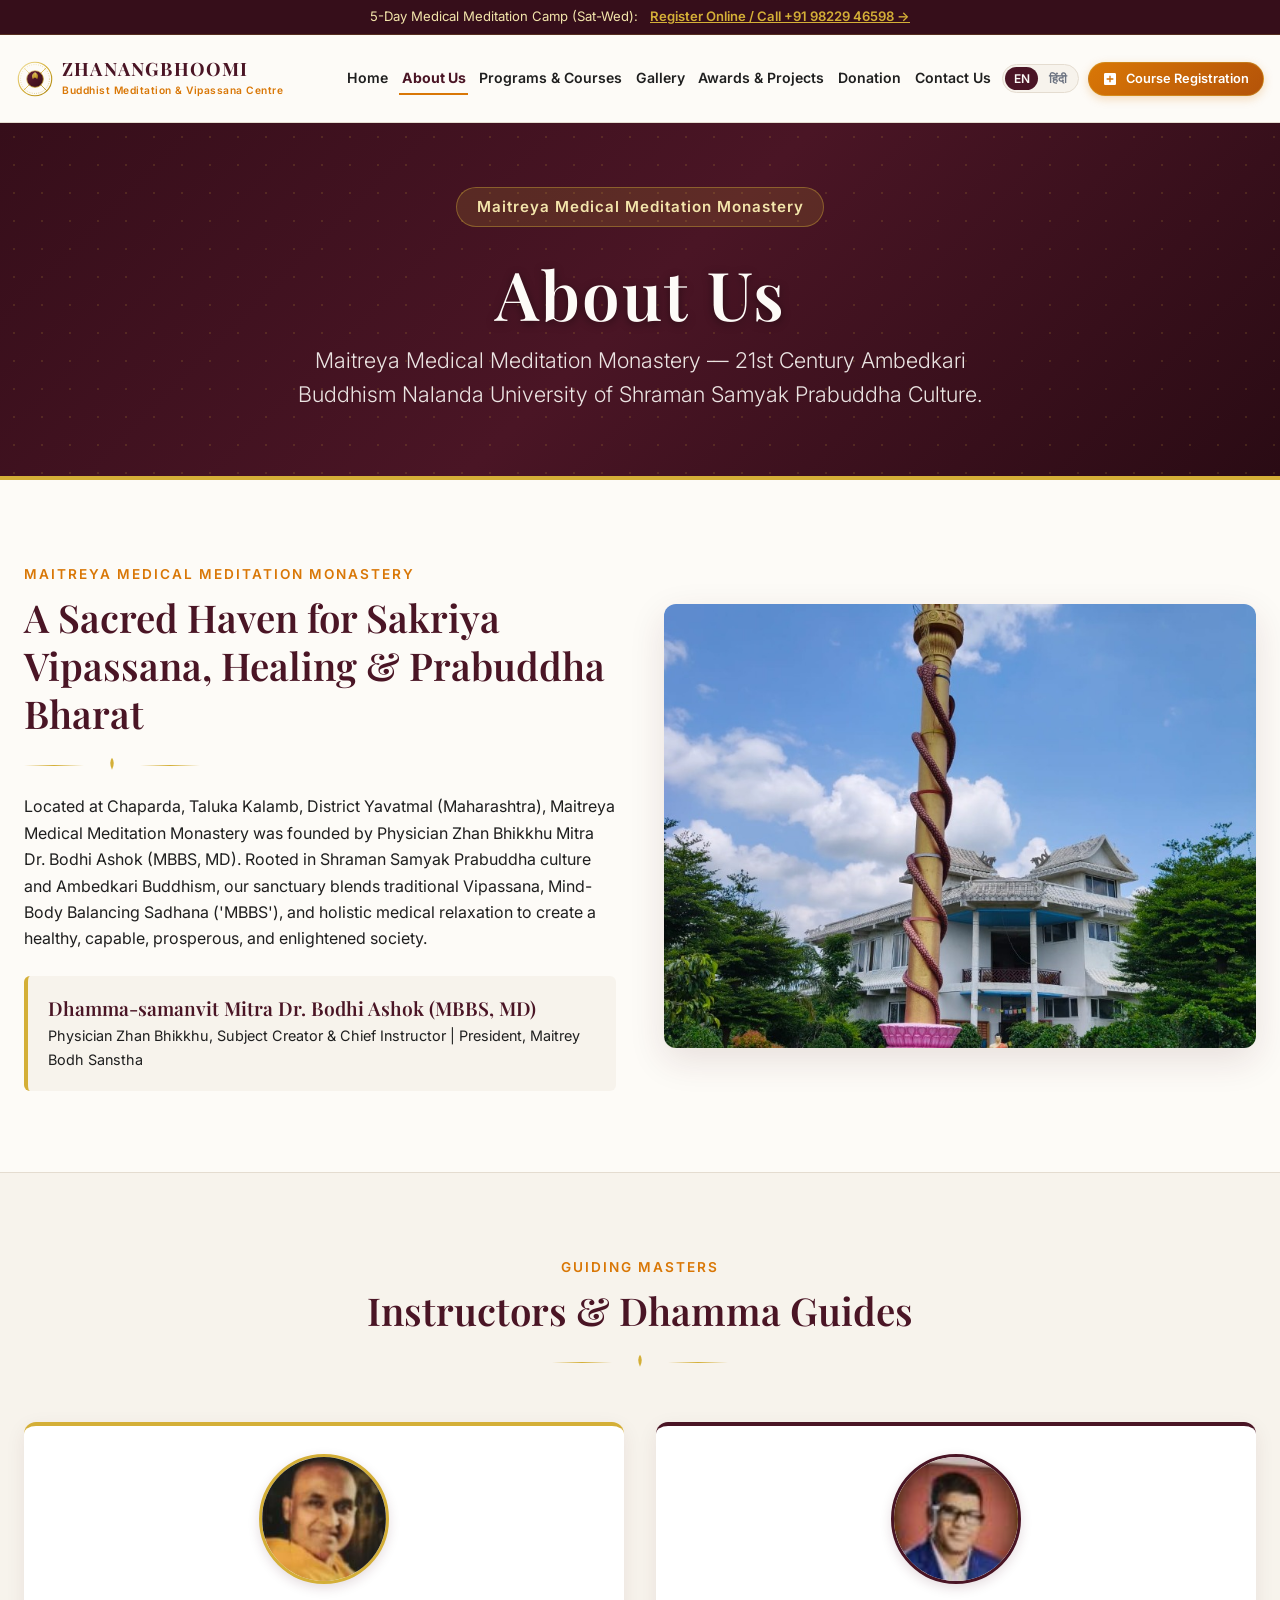
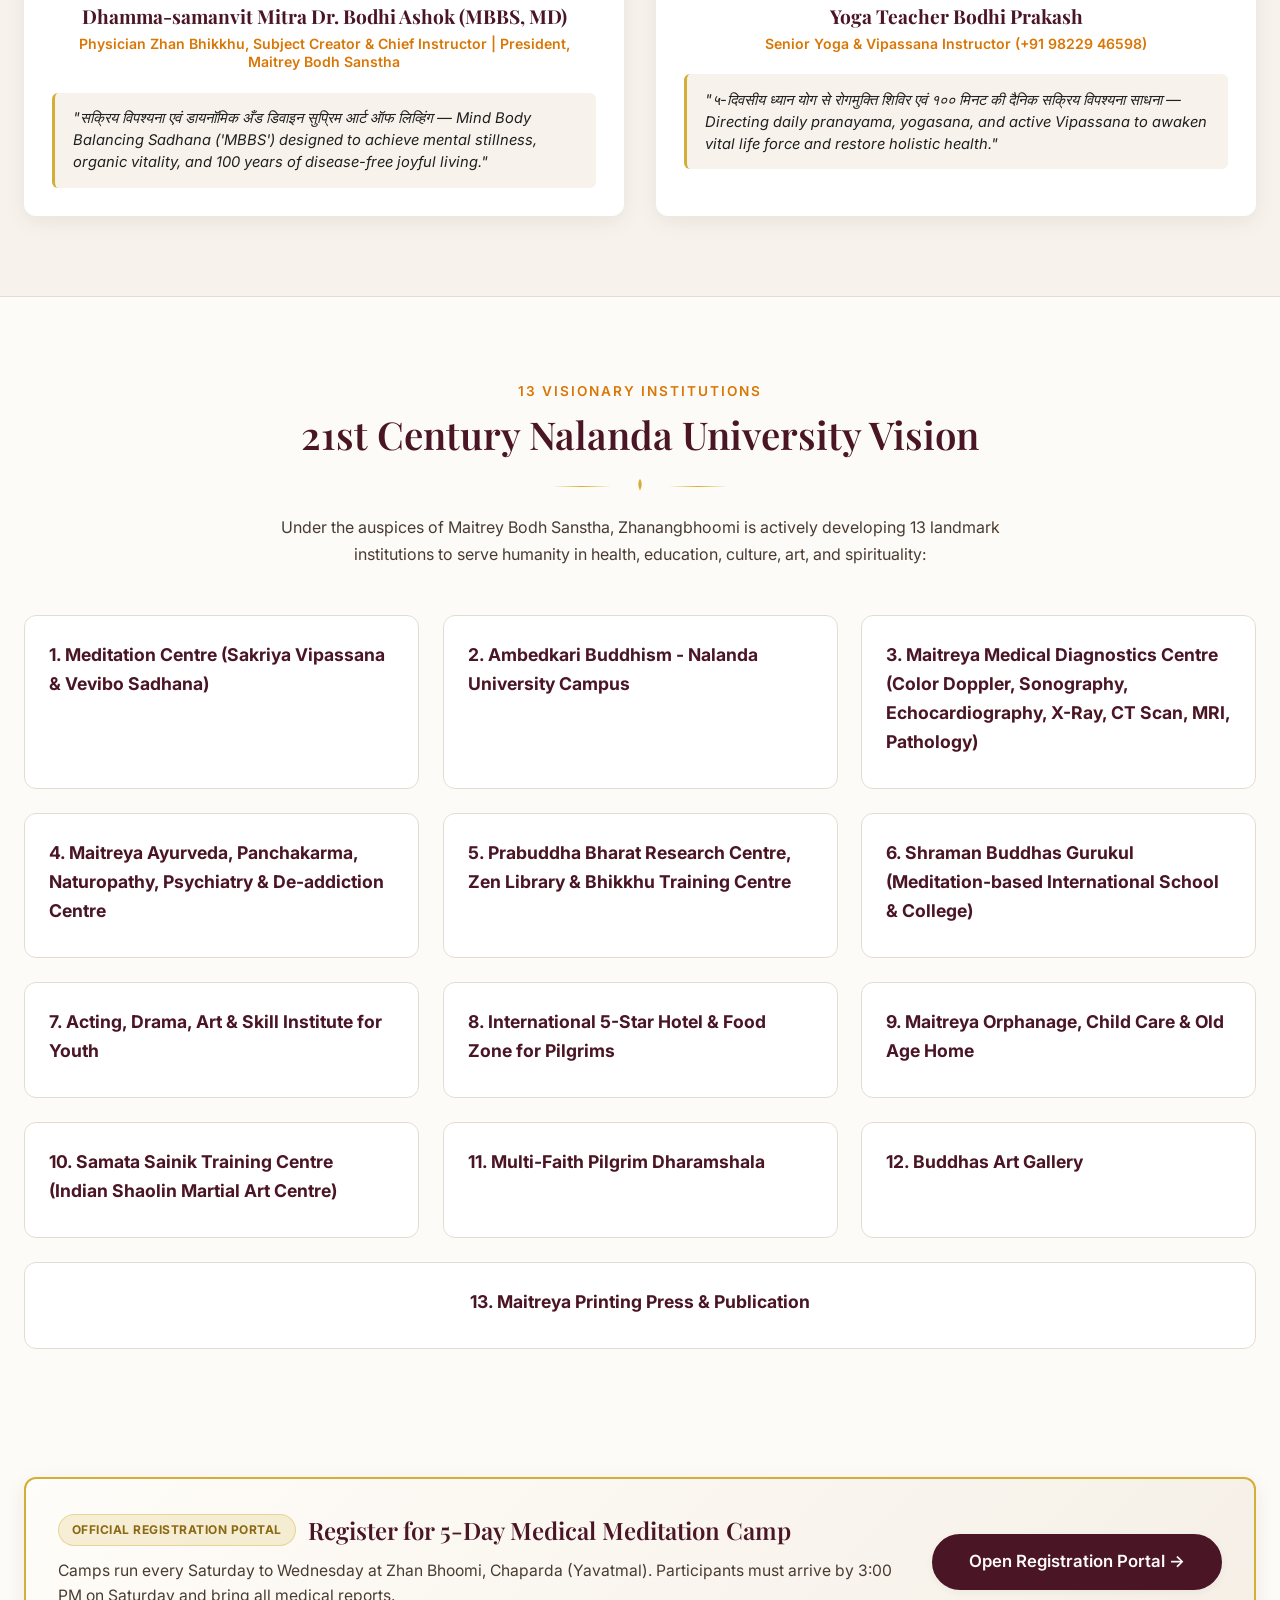
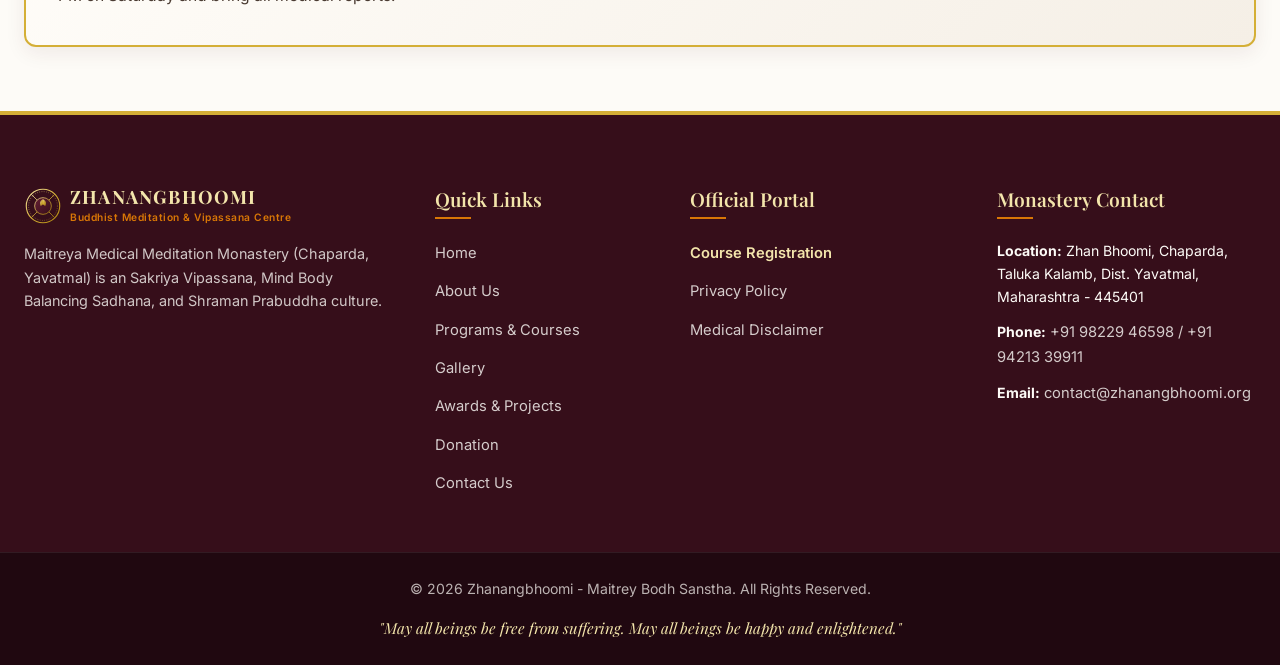
==== about.html @ bb073529 "Initial commit" ====
<!DOCTYPE html>
<html lang="en">
<head>
  <meta charset="UTF-8">
  <meta name="viewport" content="width=device-width, initial-scale=1.0">
  <title>About Us | Zhanangbhoomi Buddhist Meditation &amp; Vipassana Centre</title>

  <!-- SEO Meta Tags -->
  <meta name="description" content="Learn about Zhanangbhoomi Buddhist Meditation Centre, Maitreya Medical Meditation Monastery, Dr. Bodhi Ashok (MBBS, MD), 13 Vision Projects, and 21st Century Nalanda University.">
  <meta name="keywords" content="About Zhanangbhoomi, Buddhist Monastery, Vipassana Centre, Maitreya Monastery, Dr Bodhi Ashok, 13 Vision Projects, Ambedkari Buddhism Nalanda University">
  <link rel="canonical" href="https://zhanangbhoomi.org/about.html">

  <link rel="stylesheet" href="assets/css/style.css">
  <link rel="stylesheet" href="assets/css/animation.css">
  <link rel="icon" type="image/svg+xml" href="assets/images/logo/logo-mark.svg">
</head>
<body>

  <!-- Top Notice Bar -->
  <div class="top-notice-bar">
    <div class="container">
      <span data-i18n="top_notice">5-Day Medical Meditation Camp (Sat-Wed):</span>
      <a href="https://course.zhanangbhoomi.org" target="_blank" rel="noopener noreferrer" class="js-portal-url" data-i18n="top_notice_link">Register Online / Call +91 98229 46598 &rarr;</a>
    </div>
  </div>

  <!-- Header -->
  <header class="site-header">
    <div class="container">
      <div class="header-inner">
        <a href="index.html" class="brand-logo">
          <img src="assets/images/logo/logo-mark.svg" alt="Zhanangbhoomi Emblem" class="logo-icon-svg">
          <div class="brand-text-group">
            <span class="brand-name" data-i18n="hero_title">ZHANANGBHOOMI</span>
            <span class="brand-subtitle" data-i18n="site_subtitle">Buddhist Meditation &amp; Vipassana Centre</span>
          </div>
        </a>

        <button type="button" class="mobile-nav-toggle" aria-label="Toggle Navigation Menu" aria-expanded="false">
          <span class="hamburger-line line-1"></span>
          <span class="hamburger-line line-2"></span>
          <span class="hamburger-line line-3"></span>
        </button>

        <div class="nav-menu-wrapper">
          <nav aria-label="Main Navigation">
            <ul class="nav-list">
              <li><a href="index.html" class="nav-link" data-i18n="nav_home">Home</a></li>
              <li><a href="about.html" class="nav-link active" data-i18n="nav_about">About Us</a></li>
              <li><a href="programs.html" class="nav-link" data-i18n="nav_programs">Programs</a></li>
              <li><a href="gallery.html" class="nav-link" data-i18n="nav_gallery">Gallery</a></li>
              <li><a href="awards.html" class="nav-link" data-i18n="nav_awards">Awards &amp; Projects</a></li>
              <li><a href="donation.html" class="nav-link" data-i18n="nav_donation">Donation</a></li>
              <li><a href="contact.html" class="nav-link" data-i18n="nav_contact">Contact</a></li>
            </ul>
          </nav>

          <div class="lang-selector" role="group" aria-label="Language Selector">
            <button type="button" class="lang-btn active" data-lang="en">EN</button>
            <button type="button" class="lang-btn" data-lang="hi">हिंदी</button>
          </div>

          <div class="header-actions">
            <a href="https://course.zhanangbhoomi.org" target="_blank" rel="noopener noreferrer" class="btn-registration-portal js-portal-url">
              <svg class="portal-icon" viewBox="0 0 24 24"><path d="M19 3H5c-1.1 0-2 .9-2 2v14c0 1.1.9 2 2 2h14c1.1 0 2-.9 2-2V5c0-1.1-.9-2-2-2zm-2 10h-4v4h-2v-4H7v-2h4V7h2v4h4v2z"/></svg>
              <span data-i18n="nav_register_btn">Course Registration</span>
            </a>
          </div>
        </div>
      </div>
    </div>
  </header>
  <div class="nav-backdrop"></div>

  <!-- Page Banner -->
  <section class="hero-section" style="padding: 4rem 0;">
    <div class="hero-bg-pattern"></div>
    <div class="container text-center reveal">
      <div class="hero-subtitle-pill" data-i18n="monastery_title">MAITREYA MEDICAL MEDITATION MONASTERY</div>
      <h1 class="hero-title" data-i18n="nav_about">About Zhanangbhoomi</h1>
      <p class="hero-tagline" style="margin-bottom: 0;" data-i18n="hero_tagline">
        Maitreya Medical Meditation Monastery — 21st Century Ambedkari Buddhism Nalanda University of Shraman Samyak Prabuddha Culture.
      </p>
    </div>
  </section>

  <!-- Main Content -->
  <main id="main-content">
    
    <!-- Founder & Vision Section -->
    <section class="section-padding">
      <div class="container">
        <div class="grid-2" style="display: grid; grid-template-columns: repeat(auto-fit, minmax(320px, 1fr)); gap: 3rem; align-items: center;">
          <div class="reveal">
            <span class="section-subtitle" data-i18n="welcome_subtitle">MAITREYA MEDICAL MEDITATION MONASTERY</span>
            <h2 class="section-title" data-i18n="welcome_title">A Sacred Haven for Sakriya Vipassana, Healing &amp; Prabuddha Bharat</h2>
            <div class="divider-lotus" style="justify-content: flex-start;">
              <svg class="lotus-icon-small" viewBox="0 0 100 100">
                <path d="M50 20 Q65 40 50 70 Q35 40 50 20 Z" fill="#D4AF37"/>
              </svg>
            </div>
            <p data-i18n="welcome_text">
              Located at Chaparda, Taluka Kalamb, District Yavatmal (Maharashtra), Maitreya Medical Meditation Monastery was founded by Physician Zhan Bhikkhu Mitra Dr. Bodhi Ashok (MBBS, MD). Rooted in Shraman Samyak Prabuddha culture and Ambedkari Buddhism, our sanctuary blends traditional Vipassana, Mind-Body Balancing Sadhana ('MBBS'), and holistic medical relaxation to create a healthy, capable, prosperous, and enlightened society.
            </p>
            <div style="margin-top: 1.5rem; background: var(--color-cream-alt); padding: 1.25rem; border-left: 4px solid var(--color-gold); border-radius: var(--border-radius-sm);">
              <h4 style="margin-bottom: 0.25rem; color: var(--color-burgundy);" data-i18n="founder_title">Dhamma-samanvit Mitra Dr. Bodhi Ashok (MBBS, MD)</h4>
              <p style="font-size: 0.9rem; margin-bottom: 0; color: var(--color-earth-dark);" data-i18n="founder_role">Physician Zhan Bhikkhu, Subject Creator &amp; Chief Instructor | President, Maitrey Bodh Sanstha</p>
            </div>
          </div>
          <div class="reveal delay-100">
            <img src="assets/images/gallery/monastery-pillar.jpg" alt="Maitreya Meditation Monastery Building and Ashoka Stambha" style="border-radius: var(--border-radius-md); box-shadow: var(--shadow-lg); width: 100%; object-fit: cover; aspect-ratio: 4/3;" loading="lazy">
          </div>
        </div>
      </div>
    </section>

    <!-- Instructors & Mentors Section -->
    <section class="section-padding bg-alt">
      <div class="container">
        <div class="section-header reveal">
          <span class="section-subtitle">GUIDING MASTERS</span>
          <h2 class="section-title">Instructors &amp; Dhamma Guides</h2>
          <div class="divider-lotus">
            <svg class="lotus-icon-small" viewBox="0 0 100 100">
              <path d="M50 20 Q65 40 50 70 Q35 40 50 20 Z" fill="#D4AF37"/>
            </svg>
          </div>
        </div>

        <div class="grid-2" style="display: grid; grid-template-columns: repeat(auto-fit, minmax(320px, 1fr)); gap: 2rem;">
          <div class="teacher-card reveal delay-100">
            <div class="teacher-img-wrapper">
              <img src="assets/images/instructors/dr-bodhi-ashok.jpg" alt="Dhamma-samanvit Mitra Dr. Bodhi Ashok (MBBS, MD)" class="teacher-img" loading="lazy">
            </div>
            <h3 class="teacher-name" data-i18n="founder_title">Dhamma-samanvit Mitra Dr. Bodhi Ashok (MBBS, MD)</h3>
            <div class="teacher-role" data-i18n="founder_role">Physician Zhan Bhikkhu, Subject Creator &amp; Chief Instructor | President, Maitrey Bodh Sanstha</div>
            <div class="teacher-thoughts">
              "सक्रिय विपश्यना एवं डायनॉमिक अँड डिवाइन सुप्रिम आर्ट ऑफ लिव्हिंग — Mind Body Balancing Sadhana ('MBBS') designed to achieve mental stillness, organic vitality, and 100 years of disease-free joyful living."
            </div>
          </div>

          <div class="teacher-card reveal delay-200" style="border-top-color: var(--color-burgundy);">
            <div class="teacher-img-wrapper" style="border-color: var(--color-burgundy);">
              <img src="assets/images/instructors/bodhi-prakash.jpg" alt="Yoga Teacher Bodhi Prakash" class="teacher-img" loading="lazy">
            </div>
            <h3 class="teacher-name" data-i18n="instructor_title">Yoga Teacher Bodhi Prakash</h3>
            <div class="teacher-role" data-i18n="instructor_role">Senior Yoga &amp; Vipassana Instructor (+91 98229 46598 / +91 94213 39911)</div>
            <div class="teacher-thoughts">
              "५-दिवसीय ध्यान योग से रोगमुक्ति शिविर एवं १०० मिनट की दैनिक सक्रिय विपश्यना साधना — Directing daily pranayama, yogasana, and active Vipassana to awaken vital life force and restore holistic health."
            </div>
          </div>
        </div>
      </div>
    </section>

    <!-- 13 Vision Projects Section -->
    <section class="section-padding">
      <div class="container">
        <div class="section-header reveal">
          <span class="section-subtitle" data-i18n="projects_subtitle">13 VISIONARY INSTITUTIONS</span>
          <h2 class="section-title" data-i18n="projects_title">21st Century Nalanda University Vision</h2>
          <div class="divider-lotus">
            <svg class="lotus-icon-small" viewBox="0 0 100 100">
              <path d="M50 20 Q65 40 50 70 Q35 40 50 20 Z" fill="#D4AF37"/>
            </svg>
          </div>
          <p style="max-width: 800px; margin: 0 auto; color: var(--color-earth);">
            Under the auspices of Maitrey Bodh Sanstha, Zhanangbhoomi is actively developing 13 landmark institutions to serve humanity in health, education, culture, art, and spirituality:
          </p>
        </div>

        <div class="grid-3" style="display: grid; grid-template-columns: repeat(auto-fit, minmax(300px, 1fr)); gap: 1.5rem;">
          <div class="feature-card reveal delay-100" style="padding: 1.5rem; text-align: left;">
            <div style="color: var(--color-burgundy); font-weight: 700; font-size: 1.1rem; margin-bottom: 0.5rem;" data-i18n="p1">1. Meditation Centre (Sakriya Vipassana &amp; Vevibo Sadhana)</div>
          </div>
          <div class="feature-card reveal delay-100" style="padding: 1.5rem; text-align: left;">
            <div style="color: var(--color-burgundy); font-weight: 700; font-size: 1.1rem; margin-bottom: 0.5rem;" data-i18n="p2">2. Ambedkari Buddhism - Nalanda University Campus</div>
          </div>
          <div class="feature-card reveal delay-100" style="padding: 1.5rem; text-align: left;">
            <div style="color: var(--color-burgundy); font-weight: 700; font-size: 1.1rem; margin-bottom: 0.5rem;" data-i18n="p3">3. Maitreya Medical Diagnostics Centre (Doppler, CT, MRI)</div>
          </div>
          <div class="feature-card reveal delay-200" style="padding: 1.5rem; text-align: left;">
            <div style="color: var(--color-burgundy); font-weight: 700; font-size: 1.1rem; margin-bottom: 0.5rem;" data-i18n="p4">4. Maitreya Ayurveda, Panchakarma &amp; De-addiction Centre</div>
          </div>
          <div class="feature-card reveal delay-200" style="padding: 1.5rem; text-align: left;">
            <div style="color: var(--color-burgundy); font-weight: 700; font-size: 1.1rem; margin-bottom: 0.5rem;" data-i18n="p5">5. Prabuddha Bharat Research Centre &amp; Zen Library</div>
          </div>
          <div class="feature-card reveal delay-200" style="padding: 1.5rem; text-align: left;">
            <div style="color: var(--color-burgundy); font-weight: 700; font-size: 1.1rem; margin-bottom: 0.5rem;" data-i18n="p6">6. Shraman Buddhas Gurukul (International School)</div>
          </div>
          <div class="feature-card reveal delay-300" style="padding: 1.5rem; text-align: left;">
            <div style="color: var(--color-burgundy); font-weight: 700; font-size: 1.1rem; margin-bottom: 0.5rem;" data-i18n="p7">7. Acting, Drama, Art &amp; Skill Institute for Youth</div>
          </div>
          <div class="feature-card reveal delay-300" style="padding: 1.5rem; text-align: left;">
            <div style="color: var(--color-burgundy); font-weight: 700; font-size: 1.1rem; margin-bottom: 0.5rem;" data-i18n="p8">8. International 5-Star Hotel &amp; Food Zone for Pilgrims</div>
          </div>
          <div class="feature-card reveal delay-300" style="padding: 1.5rem; text-align: left;">
            <div style="color: var(--color-burgundy); font-weight: 700; font-size: 1.1rem; margin-bottom: 0.5rem;" data-i18n="p9">9. Maitreya Orphanage &amp; Old Age Home</div>
          </div>
          <div class="feature-card reveal delay-100" style="padding: 1.5rem; text-align: left;">
            <div style="color: var(--color-burgundy); font-weight: 700; font-size: 1.1rem; margin-bottom: 0.5rem;" data-i18n="p10">10. Samata Sainik Shaolin Martial Art Centre</div>
          </div>
          <div class="feature-card reveal delay-200" style="padding: 1.5rem; text-align: left;">
            <div style="color: var(--color-burgundy); font-weight: 700; font-size: 1.1rem; margin-bottom: 0.5rem;" data-i18n="p11">11. Multi-Faith Pilgrim Dharamshala</div>
          </div>
          <div class="feature-card reveal delay-300" style="padding: 1.5rem; text-align: left;">
            <div style="color: var(--color-burgundy); font-weight: 700; font-size: 1.1rem; margin-bottom: 0.5rem;" data-i18n="p12">12. Buddhas Art Gallery</div>
          </div>
          <div class="feature-card reveal delay-300" style="padding: 1.5rem; text-align: left; grid-column: 1 / -1;">
            <div style="color: var(--color-burgundy); font-weight: 700; font-size: 1.1rem; margin-bottom: 0.5rem; text-align: center;" data-i18n="p13">13. Maitreya Printing Press &amp; Publication</div>
          </div>
        </div>
      </div>
    </section>

    <!-- Official Portal Component -->
    <section class="container" style="margin-bottom: 4rem;">
      <div class="portal-component-banner reveal">
        <div class="portal-banner-inner">
          <div class="portal-info">
            <div class="portal-header-group">
              <span class="badge badge-gold" data-i18n="portal_badge">Official Registration Portal</span>
              <h3 class="portal-title" data-i18n="portal_banner_title">Join an Upcoming Retreat</h3>
            </div>
            <p class="portal-desc" data-i18n="portal_banner_desc">
              Ready to begin your journey of self-discovery? Register for upcoming 5-day camps and Vipassana retreats through our portal.
            </p>
          </div>
          <div class="portal-cta">
            <a href="https://course.zhanangbhoomi.org" target="_blank" rel="noopener noreferrer" class="btn btn-primary btn-lg js-portal-url" data-i18n="btn_open_portal">
              Open Registration Portal &rarr;
            </a>
          </div>
        </div>
      </div>
    </section>
  </main>

  <!-- Footer -->
  <footer class="site-footer">
    <div class="container">
      <div class="footer-grid">
        <div class="footer-col-about">
          <a href="index.html" class="brand-logo" style="margin-bottom: 1rem;">
            <img src="assets/images/logo/logo-mark.svg" alt="Zhanangbhoomi Emblem" class="logo-icon-svg">
            <div class="brand-text-group">
              <span class="brand-name" data-i18n="hero_title">ZHANANGBHOOMI</span>
              <span class="brand-subtitle" data-i18n="site_subtitle">Buddhist Meditation &amp; Vipassana Centre</span>
            </div>
          </a>
          <p class="footer-about-text" data-i18n="footer_about">
            Maitreya Medical Meditation Monastery is dedicated to peaceful meditation, Vipassana, and spiritual growth.
          </p>
        </div>

        <div>
          <h4 class="footer-heading" data-i18n="footer_quick_links">Quick Links</h4>
          <ul class="footer-links">
            <li><a href="index.html" data-i18n="nav_home">Home Page</a></li>
            <li><a href="about.html" data-i18n="nav_about">About Zhanangbhoomi</a></li>
            <li><a href="programs.html" data-i18n="nav_programs">Meditation Courses</a></li>
            <li><a href="gallery.html" data-i18n="nav_gallery">Monastery Gallery</a></li>
            <li><a href="awards.html" data-i18n="nav_awards">Awards &amp; Projects</a></li>
            <li><a href="donation.html" data-i18n="nav_donation">Support Dhamma</a></li>
            <li><a href="contact.html" data-i18n="nav_contact">Contact Us</a></li>
          </ul>
        </div>

        <div>
          <h4 class="footer-heading" data-i18n="footer_official_portal">Official Portal</h4>
          <ul class="footer-links">
            <li><a href="https://course.zhanangbhoomi.org" target="_blank" rel="noopener noreferrer" class="js-portal-url" style="color: var(--color-gold-light); font-weight: 600;" data-i18n="nav_register_btn">&bull; Course Registration Portal</a></li>
            <li><a href="privacy-policy.html">Privacy Policy</a></li>
            <li><a href="disclaimer.html">Medical Disclaimer</a></li>
          </ul>
        </div>

        <div>
          <h4 class="footer-heading" data-i18n="footer_contact_details">Contact Details</h4>
          <ul class="footer-links" style="font-size: 0.88rem;">
            <li><strong>Location:</strong> <span class="js-address">Zhan Bhoomi, Chaparda, Taluka Kalamb, Dist. Yavatmal, Maharashtra - 445401</span></li>
            <li><strong>Phone:</strong> <a href="tel:+919822946598" class="js-phone">+91 98229 46598 / +91 94213 39911</a></li>
            <li><strong>Email:</strong> <a href="mailto:contact@zhanangbhoomi.org" class="js-email">contact@zhanangbhoomi.org</a></li>
          </ul>
        </div>
      </div>
    </div>

    <div class="footer-bottom">
      <div class="container">
        <p data-i18n="footer_copyright">&copy; 2026 Zhanangbhoomi. All Rights Reserved.</p>
        <p class="metta-quote" data-i18n="metta_quote">"May all beings be happy. May all beings be peaceful."</p>
      </div>
    </div>
  </footer>

  <script src="assets/js/config.js"></script>
  <script src="assets/js/translations.js"></script>
  <script src="assets/js/main.js"></script>
</body>
</html>
---- assets/css/style.css ----
/* ==========================================================================
   ZHANANGBHOOMI - Modern Buddhist Meditation Centre Stylesheet
   Color Palette: Deep Burgundy, Saffron, Warm Gold, Cream, Soft Green, Dark Charcoal
   ========================================================================== */

/* --------------------------------------------------------------------------
   1. GOOGLE FONTS IMPORT & CSS VARIABLES
   -------------------------------------------------------------------------- */
@import url('https://fonts.googleapis.com/css2?family=Inter:wght@300;400;500;600;700&family=Playfair+Display:ital,wght@0,500;0,600;0,700;1,400&family=Noto+Sans+Devanagari:wght@400;500;600&display=swap');

:root {
  /* Color System */
  --color-burgundy: #4A1525;
  --color-burgundy-dark: #360E1A;
  --color-burgundy-light: #641F33;
  --color-saffron: #D97706;
  --color-saffron-hover: #B45309;
  --color-gold: #D4AF37;
  --color-gold-light: #F3E5AB;
  --color-cream: #FDFBF7;
  --color-cream-alt: #F7F3EC;
  --color-sand: #EFE8DC;
  --color-earth: #4A3B32;
  --color-green: #2D5A27;
  --color-green-light: #4D7C47;
  --color-charcoal: #1F1F1F;
  --color-muted: #6B7280;
  --color-white: #FFFFFF;
  --color-border: #E4DCD0;

  /* Typography */
  --font-serif: 'Playfair Display', Georgia, serif;
  --font-sans: 'Inter', -apple-system, BlinkMacSystemFont, 'Segoe UI', Roboto, sans-serif;
  --font-devanagari: 'Noto Sans Devanagari', sans-serif;

  /* Layout & Spacing */
  --header-height: 88px;
  --container-width: 1300px;
  --border-radius-sm: 6px;
  --border-radius-md: 12px;
  --border-radius-lg: 20px;
  --transition-fast: 0.2s ease;
  --transition-normal: 0.3s ease;
  --transition-slow: 0.5s ease;

  /* Shadows */
  --shadow-sm: 0 2px 8px rgba(0, 0, 0, 0.05);
  --shadow-md: 0 6px 20px rgba(74, 21, 37, 0.08);
  --shadow-lg: 0 12px 36px rgba(74, 21, 37, 0.12);
}

/* --------------------------------------------------------------------------
   2. RESET & BASE STYLES
   -------------------------------------------------------------------------- */
*, *::before, *::after {
  box-sizing: border-box;
  margin: 0;
  padding: 0;
}

html {
  scroll-behavior: smooth;
  font-size: 16px;
  -webkit-text-size-adjust: 100%;
}

body {
  font-family: var(--font-sans);
  background-color: var(--color-cream);
  color: var(--color-charcoal);
  line-height: 1.65;
  overflow-x: hidden;
  min-height: 100vh;
  display: flex;
  flex-direction: column;
}

img, svg {
  max-width: 100%;
  height: auto;
  display: block;
}

a {
  color: var(--color-burgundy);
  text-decoration: none;
  transition: color var(--transition-fast);
}

a:hover {
  color: var(--color-saffron);
}

button, input, select, textarea {
  font-family: inherit;
  font-size: inherit;
}

button {
  cursor: pointer;
  border: none;
  background: none;
}

:focus-visible {
  outline: 3px solid var(--color-saffron);
  outline-offset: 3px;
}

.container {
  width: 100%;
  max-width: var(--container-width);
  margin: 0 auto;
  padding: 0 1.5rem;
}

.text-center { text-align: center; }
.text-right { text-align: right; }

/* --------------------------------------------------------------------------
   3. TYPOGRAPHY & SECTION HEADINGS
   -------------------------------------------------------------------------- */
h1, h2, h3, h4, h5, h6 {
  font-family: var(--font-serif);
  color: var(--color-burgundy);
  font-weight: 600;
  line-height: 1.25;
}

h1 { font-size: clamp(2.2rem, 4vw, 3.5rem); }
h2 { font-size: clamp(1.8rem, 3vw, 2.6rem); }
h3 { font-size: clamp(1.3rem, 2vw, 1.8rem); }
h4 { font-size: 1.2rem; }

p {
  margin-bottom: 1rem;
}

p:last-child {
  margin-bottom: 0;
}

.section-header {
  text-align: center;
  max-width: 760px;
  margin: 0 auto 3rem auto;
}

.section-subtitle {
  text-transform: uppercase;
  letter-spacing: 2px;
  font-size: 0.85rem;
  font-weight: 600;
  color: var(--color-saffron);
  margin-bottom: 0.5rem;
  display: inline-block;
}

.section-title {
  margin-bottom: 1rem;
  position: relative;
}

.divider-lotus {
  display: flex;
  align-items: center;
  justify-content: center;
  gap: 1rem;
  margin: 1rem 0;
}

.divider-lotus::before,
.divider-lotus::after {
  content: '';
  height: 1px;
  width: 60px;
  background: linear-gradient(90deg, transparent, var(--color-gold), transparent);
}

.lotus-icon-small {
  width: 24px;
  height: 24px;
  fill: var(--color-gold);
}

/* --------------------------------------------------------------------------
   4. BUTTONS & BADGES
   -------------------------------------------------------------------------- */
.btn {
  display: inline-flex;
  align-items: center;
  justify-content: center;
  gap: 0.6rem;
  padding: 0.85rem 1.75rem;
  font-size: 0.95rem;
  font-weight: 600;
  border-radius: 50px;
  transition: all var(--transition-normal);
  text-decoration: none;
  line-height: 1;
  box-shadow: var(--shadow-sm);
  white-space: nowrap;
}

.btn-primary {
  background-color: var(--color-burgundy);
  color: var(--color-cream);
  border: 2px solid var(--color-burgundy);
}

.btn-primary:hover {
  background-color: var(--color-saffron);
  border-color: var(--color-saffron);
  color: var(--color-white);
  transform: translateY(-2px);
  box-shadow: var(--shadow-md);
}

.btn-secondary {
  background-color: var(--color-saffron);
  color: var(--color-white);
  border: 2px solid var(--color-saffron);
}

.btn-secondary:hover {
  background-color: var(--color-saffron-hover);
  border-color: var(--color-saffron-hover);
  color: var(--color-white);
  transform: translateY(-2px);
}

.btn-outline {
  background-color: transparent;
  color: var(--color-burgundy);
  border: 2px solid var(--color-burgundy);
}

.btn-outline:hover {
  background-color: var(--color-burgundy);
  color: var(--color-cream);
  transform: translateY(-2px);
}

.btn-gold {
  background-color: var(--color-gold);
  color: var(--color-burgundy-dark);
  border: 2px solid var(--color-gold);
}

.btn-gold:hover {
  background-color: #C5A030;
  color: var(--color-burgundy-dark);
  transform: translateY(-2px);
}

/* Custom Registration Portal Header Button */
.btn-registration-portal {
  background: linear-gradient(135deg, var(--color-saffron) 0%, #B45309 100%);
  color: #FFFFFF !important;
  font-size: 0.86rem;
  font-weight: 600;
  padding: 0.65rem 1.25rem;
  border-radius: 50px;
  border: 1px solid rgba(212, 175, 55, 0.4);
  box-shadow: 0 3px 10px rgba(217, 119, 6, 0.25);
  white-space: nowrap;
  display: inline-flex;
  align-items: center;
  gap: 0.5rem;
  transition: all var(--transition-normal);
  text-decoration: none;
  line-height: 1;
}

.btn-registration-portal:hover {
  background: linear-gradient(135deg, var(--color-burgundy) 0%, #360E1A 100%);
  color: var(--color-gold-light) !important;
  border-color: var(--color-gold);
  transform: translateY(-2px);
  box-shadow: 0 5px 15px rgba(74, 21, 37, 0.3);
}

.btn-registration-portal .portal-icon {
  width: 16px;
  height: 16px;
  fill: currentColor;
  flex-shrink: 0;
}

.btn-sm {
  padding: 0.5rem 1.1rem;
  font-size: 0.85rem;
}

.btn-lg {
  padding: 1.1rem 2.2rem;
  font-size: 1.05rem;
}

.badge {
  display: inline-flex;
  align-items: center;
  gap: 0.4rem;
  padding: 0.3rem 0.8rem;
  font-size: 0.75rem;
  font-weight: 700;
  text-transform: uppercase;
  letter-spacing: 0.5px;
  border-radius: 50px;
  background-color: rgba(217, 119, 6, 0.12);
  color: var(--color-saffron);
  border: 1px solid rgba(217, 119, 6, 0.3);
}

.badge-gold {
  background-color: rgba(212, 175, 55, 0.18);
  color: #8B6914;
  border-color: rgba(212, 175, 55, 0.4);
}

/* --------------------------------------------------------------------------
   5. HEADER & NAVIGATION
   -------------------------------------------------------------------------- */
.top-notice-bar {
  background-color: var(--color-burgundy-dark);
  color: var(--color-gold-light);
  font-size: 0.82rem;
  padding: 0.4rem 0;
  text-align: center;
  border-bottom: 1px solid rgba(212, 175, 55, 0.2);
}

.top-notice-bar a {
  color: var(--color-gold);
  font-weight: 600;
  text-decoration: underline;
  margin-left: 0.5rem;
}

.site-header {
  position: sticky;
  top: 0;
  left: 0;
  right: 0;
  z-index: 1000;
  background-color: rgba(253, 251, 247, 0.98);
  backdrop-filter: blur(12px);
  -webkit-backdrop-filter: blur(12px);
  border-bottom: 1px solid var(--color-border);
  transition: all var(--transition-normal);
  height: var(--header-height);
  display: flex;
  align-items: center;
  width: 100%;
}

.site-header .container {
  max-width: 100%;
  width: 100%;
  padding: 0 1.5rem;
}

.site-header.scrolled {
  box-shadow: var(--shadow-md);
  height: 74px;
}

.header-inner {
  display: flex;
  align-items: center;
  justify-content: space-between;
  width: 100%;
  gap: clamp(0.5rem, 1.2vw, 1.25rem);
}

/* Brand Logo Layout */
.brand-logo {
  display: flex;
  align-items: center;
  gap: 0.75rem;
  text-decoration: none;
  flex-shrink: 0;
}

.logo-icon-svg {
  width: 44px;
  height: 44px;
  flex-shrink: 0;
}

.brand-text-group {
  display: flex;
  flex-direction: column;
}

.brand-name {
  font-family: var(--font-serif);
  font-size: 1.35rem;
  font-weight: 700;
  letter-spacing: 1.2px;
  color: var(--color-burgundy);
  line-height: 1.1;
  white-space: nowrap;
}

/* FORCES SUBTITLE IN ONE SINGLE LINE ALWAYS */
.brand-subtitle {
  font-size: 0.72rem;
  color: var(--color-saffron);
  font-weight: 600;
  letter-spacing: 0.5px;
  margin-top: 2px;
  white-space: nowrap;
}

/* Nav Menu & Alignment Fixes */
.nav-menu-wrapper {
  display: flex;
  align-items: center;
  gap: clamp(0.4rem, 1vw, 1.1rem);
  flex-shrink: 1;
  min-width: 0;
}

.nav-list {
  display: flex;
  align-items: center;
  gap: clamp(0.35rem, 0.8vw, 0.95rem);
  list-style: none;
  flex-wrap: nowrap;
  flex-shrink: 1;
  margin: 0;
  padding: 0;
}

.nav-list li {
  display: inline-flex;
  align-items: center;
  margin: 0;
  padding: 0;
}

.nav-link {
  font-size: clamp(0.85rem, 0.92vw, 0.95rem);
  font-weight: 600;
  color: var(--color-charcoal);
  padding: 0.4rem 0.15rem;
  position: relative;
  white-space: nowrap;
  display: inline-flex;
  align-items: center;
  line-height: 1.2;
}

.nav-link::after {
  content: '';
  position: absolute;
  bottom: -2px;
  left: 0;
  width: 0;
  height: 2px;
  background-color: var(--color-saffron);
  transition: width var(--transition-fast);
}

.nav-link:hover::after,
.nav-link.active::after {
  width: 100%;
}

.nav-link.active {
  color: var(--color-burgundy);
  font-weight: 700;
}

/* Language Selector */
.lang-selector {
  display: flex;
  align-items: center;
  background-color: var(--color-cream-alt);
  border: 1px solid var(--color-border);
  border-radius: 30px;
  padding: 2px;
  gap: 2px;
  flex-shrink: 0;
}

.lang-btn {
  padding: 0.25rem 0.55rem;
  font-size: 0.75rem;
  font-weight: 600;
  border-radius: 20px;
  color: var(--color-muted);
  transition: all var(--transition-fast);
}

.lang-btn.active {
  background-color: var(--color-burgundy);
  color: var(--color-cream);
}

/* Header Actions - NEVER SHRINK OR CLIP */
.header-actions {
  display: flex;
  align-items: center;
  gap: 0.75rem;
  flex-shrink: 0;
}

.mobile-nav-toggle {
  display: none;
  flex-direction: column;
  justify-content: space-around;
  width: 32px;
  height: 32px;
  padding: 4px;
  z-index: 1002;
}

.hamburger-line {
  width: 100%;
  height: 2px;
  background-color: var(--color-burgundy);
  border-radius: 2px;
  transition: all var(--transition-normal);
}

.mobile-nav-toggle.active .line-1 {
  transform: rotate(45deg) translate(5px, 6px);
}

.mobile-nav-toggle.active .line-2 {
  opacity: 0;
}

.mobile-nav-toggle.active .line-3 {
  transform: rotate(-45deg) translate(5px, -6px);
}

.nav-backdrop {
  display: none;
  position: fixed;
  top: 0;
  left: 0;
  width: 100vw;
  height: 100vh;
  background-color: rgba(0, 0, 0, 0.5);
  z-index: 998;
  opacity: 0;
  transition: opacity var(--transition-normal);
}

.nav-backdrop.active {
  display: block;
  opacity: 1;
}

/* --------------------------------------------------------------------------
   6. HERO SECTION
   -------------------------------------------------------------------------- */
.hero-section {
  position: relative;
  background: linear-gradient(135deg, var(--color-burgundy-dark) 0%, var(--color-burgundy) 50%, #2A0B14 100%);
  color: var(--color-cream);
  padding: 5rem 0 6rem 0;
  overflow: hidden;
  border-bottom: 4px solid var(--color-gold);
}

.hero-bg-pattern {
  position: absolute;
  top: 0;
  left: 0;
  width: 100%;
  height: 100%;
  opacity: 0.15;
  background-image: radial-gradient(var(--color-gold) 1px, transparent 1px);
  background-size: 28px 28px;
  pointer-events: none;
}

.hero-content {
  position: relative;
  z-index: 2;
  max-width: 860px;
  margin: 0 auto;
  text-align: center;
}

.hero-symbol-wrapper {
  margin-bottom: 1.5rem;
}

.hero-dharma-icon {
  width: 68px;
  height: 68px;
  fill: var(--color-gold);
  filter: drop-shadow(0 0 12px rgba(212, 175, 55, 0.4));
  animation: spinSlow 60s linear infinite;
}

@keyframes spinSlow {
  from { transform: rotate(0deg); }
  to { transform: rotate(360deg); }
}

.hero-title {
  font-family: var(--font-serif);
  font-size: clamp(2.5rem, 5.5vw, 4.2rem);
  color: var(--color-cream);
  letter-spacing: 2px;
  text-shadow: 0 2px 10px rgba(0, 0, 0, 0.4);
  margin-bottom: 0.5rem;
}

.hero-subtitle-pill {
  display: inline-block;
  background: rgba(212, 175, 55, 0.15);
  border: 1px solid rgba(212, 175, 55, 0.4);
  color: var(--color-gold-light);
  padding: 0.4rem 1.2rem;
  border-radius: 50px;
  font-size: 0.95rem;
  font-weight: 600;
  letter-spacing: 1px;
  margin-bottom: 1.5rem;
}

.hero-tagline {
  font-size: clamp(1.1rem, 2vw, 1.35rem);
  color: rgba(253, 251, 247, 0.9);
  max-width: 720px;
  margin: 0 auto 2.5rem auto;
  font-weight: 300;
  line-height: 1.6;
}

.hero-buttons {
  display: flex;
  align-items: center;
  justify-content: center;
  gap: 1rem;
  flex-wrap: wrap;
}

/* --------------------------------------------------------------------------
   7. COURSE REGISTRATION PORTAL COMPONENT
   -------------------------------------------------------------------------- */
.portal-component-banner {
  background: linear-gradient(135deg, #FFFDF9 0%, #F5EFE6 100%);
  border: 2px solid var(--color-gold);
  border-radius: var(--border-radius-md);
  padding: 2.2rem 2rem;
  margin: 3rem 0;
  box-shadow: var(--shadow-md);
  position: relative;
  overflow: hidden;
}

.portal-banner-inner {
  display: flex;
  align-items: center;
  justify-content: space-between;
  gap: 2rem;
  position: relative;
  z-index: 2;
}

.portal-info {
  flex: 1;
}

.portal-header-group {
  display: flex;
  align-items: center;
  gap: 0.75rem;
  margin-bottom: 0.75rem;
  flex-wrap: wrap;
}

.portal-title {
  font-size: 1.5rem;
  color: var(--color-burgundy);
  margin: 0;
}

.portal-desc {
  color: var(--color-earth);
  font-size: 0.98rem;
  margin: 0;
}

.portal-cta {
  flex-shrink: 0;
}

/* --------------------------------------------------------------------------
   8. FEATURE CARDS & WHY VISIT SECTION
   -------------------------------------------------------------------------- */
.section-padding {
  padding: 5rem 0;
}

.bg-alt {
  background-color: var(--color-cream-alt);
  border-top: 1px solid var(--color-border);
  border-bottom: 1px solid var(--color-border);
}

.grid-3 {
  display: grid;
  grid-template-columns: repeat(auto-fit, minmax(320px, 1fr));
  gap: 2rem;
}

.grid-4 {
  display: grid;
  grid-template-columns: repeat(auto-fit, minmax(260px, 1fr));
  gap: 1.75rem;
}

.feature-card {
  background-color: var(--color-white);
  border: 1px solid var(--color-border);
  border-radius: var(--border-radius-md);
  padding: 2.2rem 1.8rem;
  transition: all var(--transition-normal);
  display: flex;
  flex-direction: column;
  height: 100%;
}

.feature-card:hover {
  transform: translateY(-6px);
  box-shadow: var(--shadow-lg);
  border-color: var(--color-saffron);
}

.feature-icon-wrapper {
  width: 58px;
  height: 58px;
  background-color: rgba(74, 21, 37, 0.06);
  border-radius: 50%;
  display: flex;
  align-items: center;
  justify-content: center;
  margin-bottom: 1.25rem;
  color: var(--color-burgundy);
}

.feature-icon-svg {
  width: 32px;
  height: 32px;
  fill: var(--color-burgundy);
}

.feature-title {
  font-size: 1.3rem;
  margin-bottom: 0.75rem;
}

.feature-desc {
  color: var(--color-muted);
  font-size: 0.95rem;
}

/* --------------------------------------------------------------------------
   9. PROGRAM / COURSE CARDS
   -------------------------------------------------------------------------- */
.course-card {
  background: var(--color-white);
  border: 1px solid var(--color-border);
  border-radius: var(--border-radius-md);
  overflow: hidden;
  box-shadow: var(--shadow-sm);
  transition: all var(--transition-normal);
  display: flex;
  flex-direction: column;
}

.course-card:hover {
  transform: translateY(-6px);
  box-shadow: var(--shadow-lg);
}

.course-image-wrapper {
  position: relative;
  width: 100%;
  height: 210px;
  background-color: var(--color-sand);
  overflow: hidden;
}

.course-img {
  width: 100%;
  height: 100%;
  object-fit: cover;
  transition: transform var(--transition-slow);
}

.course-card:hover .course-img {
  transform: scale(1.05);
}

.course-tag {
  position: absolute;
  top: 1rem;
  left: 1rem;
  background-color: rgba(74, 21, 37, 0.88);
  color: var(--color-gold-light);
  font-size: 0.75rem;
  font-weight: 600;
  padding: 0.3rem 0.75rem;
  border-radius: 30px;
  backdrop-filter: blur(4px);
}

.course-body {
  padding: 1.75rem;
  display: flex;
  flex-direction: column;
  flex: 1;
}

.course-title {
  font-size: 1.35rem;
  margin-bottom: 0.75rem;
}

.course-desc {
  color: var(--color-muted);
  font-size: 0.92rem;
  margin-bottom: 1.25rem;
  flex: 1;
}

.course-meta {
  display: flex;
  align-items: center;
  justify-content: space-between;
  border-top: 1px solid var(--color-border);
  padding-top: 1rem;
  margin-top: auto;
  font-size: 0.85rem;
  color: var(--color-earth);
  font-weight: 500;
}

.course-actions {
  display: flex;
  gap: 0.75rem;
  margin-top: 1.25rem;
}

/* --------------------------------------------------------------------------
   10. ENVIRONMENT SHOWCASE & QUOTE ROTATOR
   -------------------------------------------------------------------------- */
.environment-banner {
  position: relative;
  background: linear-gradient(rgba(31, 31, 31, 0.75), rgba(74, 21, 37, 0.85)), url('../images/hero/monastery-bg.svg');
  background-size: cover;
  background-position: center;
  color: var(--color-cream);
  padding: 6rem 0;
  text-align: center;
}

.environment-text {
  max-width: 800px;
  margin: 0 auto;
}

.environment-heading {
  color: var(--color-gold-light);
  font-size: clamp(2rem, 4vw, 3rem);
  margin-bottom: 1.25rem;
}

.quote-rotator-section {
  background-color: var(--color-burgundy-dark);
  color: var(--color-cream);
  padding: 4.5rem 0;
  border-top: 1px solid rgba(212, 175, 55, 0.3);
  border-bottom: 1px solid rgba(212, 175, 55, 0.3);
  text-align: center;
}

.quote-box {
  max-width: 800px;
  margin: 0 auto;
  min-height: 140px;
  display: flex;
  flex-direction: column;
  justify-content: center;
}

.rotator-quote {
  font-family: var(--font-serif);
  font-size: clamp(1.4rem, 2.5vw, 2.1rem);
  font-style: italic;
  color: var(--color-gold-light);
  line-height: 1.4;
  margin-bottom: 1rem;
  transition: opacity 0.4s ease;
}

.rotator-author {
  font-size: 0.95rem;
  letter-spacing: 1.5px;
  text-transform: uppercase;
  color: var(--color-saffron);
  font-weight: 600;
  transition: opacity 0.4s ease;
}

.rotator-dots {
  display: flex;
  justify-content: center;
  gap: 8px;
  margin-top: 1.5rem;
}

.quote-dot {
  width: 10px;
  height: 10px;
  border-radius: 50%;
  background-color: rgba(255, 255, 255, 0.3);
  transition: all var(--transition-fast);
}

.quote-dot.active {
  background-color: var(--color-gold);
  transform: scale(1.3);
}

/* --------------------------------------------------------------------------
   11. GALLERY & LIGHTBOX MODAL
   -------------------------------------------------------------------------- */
.gallery-filters {
  display: flex;
  align-items: center;
  justify-content: center;
  gap: 0.6rem;
  flex-wrap: wrap;
  margin-bottom: 2.5rem;
}

.gallery-filter-btn {
  padding: 0.55rem 1.25rem;
  font-size: 0.88rem;
  font-weight: 600;
  border-radius: 30px;
  background-color: var(--color-cream-alt);
  color: var(--color-earth);
  border: 1px solid var(--color-border);
  transition: all var(--transition-fast);
}

.gallery-filter-btn:hover,
.gallery-filter-btn.active {
  background-color: var(--color-burgundy);
  color: var(--color-cream);
  border-color: var(--color-burgundy);
}

.gallery-grid {
  display: grid;
  grid-template-columns: repeat(auto-fill, minmax(300px, 1fr));
  gap: 1.5rem;
}

.gallery-item {
  transition: opacity 0.3s ease, transform 0.3s ease;
}

.gallery-card {
  position: relative;
  border-radius: var(--border-radius-md);
  overflow: hidden;
  box-shadow: var(--shadow-sm);
  background-color: var(--color-sand);
  cursor: pointer;
  height: 240px;
}

.gallery-card img {
  width: 100%;
  height: 100%;
  object-fit: cover;
  transition: transform var(--transition-slow);
}

.gallery-overlay {
  position: absolute;
  top: 0;
  left: 0;
  width: 100%;
  height: 100%;
  background: linear-gradient(to top, rgba(74, 21, 37, 0.9) 0%, rgba(0, 0, 0, 0.2) 60%, transparent 100%);
  opacity: 0;
  transition: opacity var(--transition-normal);
  display: flex;
  flex-direction: column;
  justify-content: flex-end;
  padding: 1.5rem;
  color: var(--color-cream);
}

.gallery-card:hover img {
  transform: scale(1.08);
}

.gallery-card:hover .gallery-overlay {
  opacity: 1;
}

.gallery-title {
  font-size: 1.15rem;
  font-weight: 600;
  margin-bottom: 0.25rem;
  color: var(--color-gold-light);
}

.gallery-desc {
  font-size: 0.85rem;
  opacity: 0.9;
}

/* Lightbox Modal */
.lightbox-modal {
  position: fixed;
  top: 0;
  left: 0;
  width: 100vw;
  height: 100vh;
  z-index: 2000;
  display: flex;
  align-items: center;
  justify-content: center;
  opacity: 0;
  pointer-events: none;
  transition: opacity 0.3s ease;
}

.lightbox-modal.active {
  opacity: 1;
  pointer-events: auto;
}

.lightbox-overlay {
  position: absolute;
  top: 0;
  left: 0;
  width: 100%;
  height: 100%;
  background-color: rgba(15, 5, 10, 0.92);
  backdrop-filter: blur(8px);
}

.lightbox-container {
  position: relative;
  z-index: 2001;
  max-width: 90vw;
  max-height: 90vh;
  display: flex;
  flex-direction: column;
  align-items: center;
}

.lightbox-image-wrapper {
  max-width: 85vw;
  max-height: 75vh;
  overflow: hidden;
  border-radius: var(--border-radius-sm);
  box-shadow: var(--shadow-lg);
  background-color: #000;
}

.lightbox-img {
  max-width: 100%;
  max-height: 75vh;
  object-fit: contain;
  display: block;
}

.lightbox-caption {
  color: var(--color-cream);
  text-align: center;
  margin-top: 1rem;
  max-width: 600px;
}

.lightbox-caption h3 {
  color: var(--color-gold-light);
  font-size: 1.2rem;
  margin-bottom: 0.25rem;
}

.lightbox-caption p {
  font-size: 0.9rem;
  color: rgba(255, 255, 255, 0.8);
}

.lightbox-close,
.lightbox-prev,
.lightbox-next {
  position: absolute;
  background: rgba(255, 255, 255, 0.15);
  color: var(--color-white);
  border-radius: 50%;
  width: 48px;
  height: 48px;
  display: flex;
  align-items: center;
  justify-content: center;
  font-size: 1.5rem;
  transition: background var(--transition-fast);
  z-index: 2002;
}

.lightbox-close:hover,
.lightbox-prev:hover,
.lightbox-next:hover {
  background: var(--color-saffron);
}

.lightbox-close { top: -60px; right: 0; }
.lightbox-prev { left: -60px; top: 50%; transform: translateY(-50%); }
.lightbox-next { right: -60px; top: 50%; transform: translateY(-50%); }

/* --------------------------------------------------------------------------
   12. AWARDS & HIGHLIGHTS PAGE
   -------------------------------------------------------------------------- */
.award-card {
  background: var(--color-white);
  border: 1px solid var(--color-border);
  border-radius: var(--border-radius-md);
  padding: 2.2rem;
  display: flex;
  gap: 1.5rem;
  align-items: flex-start;
  box-shadow: var(--shadow-sm);
  transition: all var(--transition-normal);
}

.award-card:hover {
  transform: translateY(-4px);
  box-shadow: var(--shadow-md);
  border-color: var(--color-gold);
}

.award-badge-wrapper {
  width: 76px;
  height: 76px;
  flex-shrink: 0;
  background-color: rgba(212, 175, 55, 0.12);
  border: 2px solid var(--color-gold);
  border-radius: 50%;
  display: flex;
  align-items: center;
  justify-content: center;
}

.award-badge-icon {
  width: 42px;
  height: 42px;
  fill: var(--color-gold);
}

.award-details {
  flex: 1;
}

.award-title {
  font-size: 1.35rem;
  margin-bottom: 0.4rem;
}

.award-meta-line {
  font-size: 0.85rem;
  color: var(--color-saffron);
  font-weight: 600;
  margin-bottom: 0.75rem;
}

.award-desc {
  color: var(--color-muted);
  font-size: 0.95rem;
}

/* --------------------------------------------------------------------------
   13. DONATION PAGE & UPI QR CONTAINER
   -------------------------------------------------------------------------- */
.donation-grid {
  display: grid;
  grid-template-columns: 1fr 1.2fr;
  gap: 3rem;
  align-items: flex-start;
}

.qr-card-box {
  background: var(--color-white);
  border: 2px dashed var(--color-gold);
  border-radius: var(--border-radius-md);
  padding: 2.5rem;
  text-align: center;
  box-shadow: var(--shadow-md);
}

.qr-image-container {
  width: 220px;
  height: 220px;
  margin: 1.5rem auto;
  border: 1px solid var(--color-border);
  padding: 10px;
  background: var(--color-white);
  border-radius: var(--border-radius-sm);
}

.bank-details-card {
  background: var(--color-white);
  border: 1px solid var(--color-border);
  border-radius: var(--border-radius-md);
  padding: 2.5rem;
  box-shadow: var(--shadow-md);
}

.bank-list {
  list-style: none;
  margin: 1.5rem 0;
}

.bank-list-item {
  display: flex;
  justify-content: space-between;
  padding: 0.9rem 0;
  border-bottom: 1px solid var(--color-border);
  font-size: 0.95rem;
}

.bank-list-item:last-child {
  border-bottom: none;
}

.bank-label {
  font-weight: 600;
  color: var(--color-earth);
}

.bank-value {
  font-weight: 700;
  color: var(--color-burgundy);
  font-family: monospace;
  font-size: 1rem;
}

/* --------------------------------------------------------------------------
   14. CONTACT PAGE & FORMS
   -------------------------------------------------------------------------- */
.contact-grid {
  display: grid;
  grid-template-columns: 1fr 1.3fr;
  gap: 3rem;
}

.contact-info-box {
  background-color: var(--color-burgundy);
  color: var(--color-cream);
  border-radius: var(--border-radius-md);
  padding: 2.5rem;
  box-shadow: var(--shadow-md);
}

.contact-info-box h3 {
  color: var(--color-gold-light);
  margin-bottom: 1.5rem;
}

.contact-info-list {
  list-style: none;
  display: flex;
  flex-direction: column;
  gap: 1.5rem;
  margin-bottom: 2rem;
}

.contact-info-item {
  display: flex;
  gap: 1rem;
  align-items: flex-start;
}

.contact-icon-svg {
  width: 24px;
  height: 24px;
  fill: var(--color-gold);
  flex-shrink: 0;
  margin-top: 3px;
}

.contact-form-card {
  background-color: var(--color-white);
  border: 1px solid var(--color-border);
  border-radius: var(--border-radius-md);
  padding: 2.5rem;
  box-shadow: var(--shadow-md);
}

.form-group {
  margin-bottom: 1.5rem;
}

.form-label {
  display: block;
  font-size: 0.9rem;
  font-weight: 600;
  color: var(--color-earth);
  margin-bottom: 0.4rem;
}

.form-control {
  width: 100%;
  padding: 0.85rem 1rem;
  font-size: 0.95rem;
  border: 1px solid var(--color-border);
  border-radius: var(--border-radius-sm);
  background-color: var(--color-cream);
  transition: border-color var(--transition-fast);
}

.form-control:focus {
  outline: none;
  border-color: var(--color-burgundy);
  background-color: var(--color-white);
}

textarea.form-control {
  min-height: 130px;
  resize: vertical;
}

.form-alert {
  padding: 1rem;
  border-radius: var(--border-radius-sm);
  font-size: 0.9rem;
  margin-bottom: 1.5rem;
  display: none;
}

.alert-success {
  background-color: #D1E7DD;
  color: #0F5132;
  border: 1px solid #BADBCC;
}

.alert-error {
  background-color: #F8D7DA;
  color: #842029;
  border: 1px solid #F5C2C7;
}

.map-container {
  width: 100%;
  height: 380px;
  border-radius: var(--border-radius-md);
  overflow: hidden;
  border: 1px solid var(--color-border);
  box-shadow: var(--shadow-sm);
}

.map-container iframe {
  width: 100%;
  height: 100%;
  border: 0;
}

/* --------------------------------------------------------------------------
   15. DISCLAIMER & MEDICAL WARNING NOTICE
   -------------------------------------------------------------------------- */
.medical-disclaimer-box {
  background-color: #FFF9E6;
  border-left: 4px solid var(--color-saffron);
  padding: 1.5rem 1.8rem;
  border-radius: var(--border-radius-sm);
  margin: 2rem 0;
  font-size: 0.92rem;
  color: #5C4300;
  line-height: 1.6;
}

.medical-disclaimer-box strong {
  color: var(--color-burgundy);
  display: block;
  margin-bottom: 0.4rem;
  font-size: 1rem;
}

/* --------------------------------------------------------------------------
   16. FOOTER
   -------------------------------------------------------------------------- */
.site-footer {
  background-color: var(--color-burgundy-dark);
  color: var(--color-cream);
  padding-top: 4.5rem;
  border-top: 4px solid var(--color-gold);
  margin-top: auto;
}

.footer-grid {
  display: grid;
  grid-template-columns: 1.4fr 0.8fr 1fr 1fr;
  gap: 3rem;
  margin-bottom: 3.5rem;
}

.footer-col-about .brand-name {
  color: var(--color-gold-light);
}

.footer-about-text {
  font-size: 0.9rem;
  color: rgba(253, 251, 247, 0.78);
  margin: 1rem 0 1.5rem 0;
}

.footer-heading {
  font-family: var(--font-serif);
  font-size: 1.2rem;
  color: var(--color-gold-light);
  margin-bottom: 1.25rem;
  position: relative;
  padding-bottom: 0.5rem;
}

.footer-heading::after {
  content: '';
  position: absolute;
  bottom: 0;
  left: 0;
  width: 36px;
  height: 2px;
  background-color: var(--color-saffron);
}

.footer-links {
  list-style: none;
  display: flex;
  flex-direction: column;
  gap: 0.75rem;
}

.footer-links a {
  color: rgba(253, 251, 247, 0.8);
  font-size: 0.92rem;
  transition: color var(--transition-fast);
}

.footer-links a:hover {
  color: var(--color-gold-light);
  padding-left: 4px;
}

.social-links {
  display: flex;
  gap: 0.8rem;
}

.social-icon-btn {
  width: 38px;
  height: 38px;
  border-radius: 50%;
  background: rgba(255, 255, 255, 0.08);
  color: var(--color-gold-light);
  display: flex;
  align-items: center;
  justify-content: center;
  transition: all var(--transition-fast);
  border: 1px solid rgba(212, 175, 55, 0.2);
}

.social-icon-btn:hover {
  background-color: var(--color-saffron);
  color: var(--color-white);
  border-color: var(--color-saffron);
  transform: translateY(-3px);
}

.footer-bottom {
  background-color: rgba(0, 0, 0, 0.4);
  padding: 1.5rem 0;
  border-top: 1px solid rgba(255, 255, 255, 0.08);
  text-align: center;
  font-size: 0.88rem;
  color: rgba(253, 251, 247, 0.7);
}

.metta-quote {
  font-family: var(--font-serif);
  font-style: italic;
  color: var(--color-gold-light);
  margin-top: 0.3rem;
  font-size: 0.95rem;
}

/* Teacher / Instructor Profile Cards */
.teacher-card {
  background: var(--color-white);
  border-radius: var(--border-radius-md);
  box-shadow: var(--shadow-md);
  padding: 1.75rem;
  border-top: 4px solid var(--color-gold);
  display: flex;
  flex-direction: column;
  align-items: center;
  text-align: center;
  transition: transform var(--transition-normal), box-shadow var(--transition-normal);
}

.teacher-card:hover {
  transform: translateY(-4px);
  box-shadow: var(--shadow-lg);
}

.teacher-img-wrapper {
  width: 130px;
  height: 130px;
  border-radius: 50%;
  overflow: hidden;
  border: 3px solid var(--color-gold);
  margin-bottom: 1.25rem;
  box-shadow: 0 4px 12px rgba(74, 21, 37, 0.15);
  flex-shrink: 0;
  background-color: var(--color-cream-alt);
}

.teacher-img {
  width: 100%;
  height: 100%;
  object-fit: cover;
}

.teacher-name {
  font-family: var(--font-serif);
  font-size: 1.2rem;
  font-weight: 700;
  color: var(--color-burgundy);
  margin-bottom: 0.35rem;
  line-height: 1.3;
}

.teacher-role {
  font-size: 0.88rem;
  font-weight: 600;
  color: var(--color-saffron);
  margin-bottom: 0.85rem;
  line-height: 1.3;
}

.teacher-thoughts {
  font-size: 0.92rem;
  color: var(--color-earth-dark);
  font-style: italic;
  background: var(--color-cream-alt);
  padding: 0.9rem 1.1rem;
  border-radius: var(--border-radius-sm);
  border-left: 3px solid var(--color-gold);
  margin-top: 0.5rem;
  line-height: 1.5;
  text-align: left;
  width: 100%;
}

/* --------------------------------------------------------------------------
   17. RESPONSIVE BREAKPOINTS (320px to 1440px+)
   -------------------------------------------------------------------------- */
@media (max-width: 1400px) and (min-width: 1101px) {
  .site-header .container { padding: 0 1rem; }
  .header-inner { gap: 0.5rem; }
  .brand-logo { gap: 0.5rem; }
  .logo-icon-svg { width: 38px; height: 38px; }
  .brand-name { font-size: 1.15rem; }
  .brand-subtitle { font-size: 0.64rem; }
  .nav-menu-wrapper { gap: 0.55rem; }
  .nav-list { gap: 0.55rem; }
  .nav-link { font-size: 0.88rem; font-weight: 600; padding: 0.35rem 0.15rem; }
  .btn-registration-portal { font-size: 0.8rem; padding: 0.5rem 0.85rem; }
}

@media (max-width: 1100px) {
  .mobile-nav-toggle {
    display: flex;
  }

  .nav-menu-wrapper {
    position: fixed;
    top: 0;
    right: -100%;
    width: 310px;
    height: 100vh;
    background-color: var(--color-cream);
    flex-direction: column;
    align-items: flex-start;
    padding: 6rem 2rem 2rem 2rem;
    box-shadow: var(--shadow-lg);
    transition: right var(--transition-normal);
    z-index: 999;
  }

  .nav-menu-wrapper.active {
    right: 0;
  }

  .nav-list {
    flex-direction: column;
    align-items: flex-start;
    width: 100%;
    gap: 1.25rem;
  }

  .nav-link {
    font-size: 1.1rem;
    display: block;
    width: 100%;
  }

  .portal-banner-inner {
    flex-direction: column;
    align-items: flex-start;
  }

  .lightbox-prev { left: 10px; }
  .lightbox-next { right: 10px; }
}

@media (max-width: 640px) {
  .site-header { height: 74px; }
  .brand-name { font-size: 1.15rem; }
  .brand-subtitle { font-size: 0.65rem; }
  .logo-icon-svg { width: 36px; height: 36px; }

  .hero-section { padding: 3.5rem 0 4.5rem 0; }
  .hero-dharma-icon { width: 50px; height: 50px; }
  
  .footer-grid {
    grid-template-columns: 1fr;
    gap: 2rem;
  }

  .award-card {
    flex-direction: column;
  }

  .award-badge-wrapper {
    width: 64px;
    height: 64px;
  }

  .btn-lg {
    width: 100%;
    padding: 0.9rem 1.5rem;
  }

  .hero-buttons {
    flex-direction: column;
    width: 100%;
  }

  .hero-buttons .btn {
    width: 100%;
  }
}

@media (max-width: 375px) {
  .container { padding: 0 1rem; }
  .brand-name { font-size: 1.05rem; }
}
---- assets/css/animation.css ----
/* ==========================================================================
   ZHANANGBHOOMI - Animation & Reveal Transitions
   Provides calm, meditative entrance effects and scroll reveal observer styles
   ========================================================================== */

/* Scroll Reveal Base Class */
.reveal {
  opacity: 0;
  transform: translateY(30px);
  transition: opacity 0.8s cubic-bezier(0.16, 1, 0.3, 1), transform 0.8s cubic-bezier(0.16, 1, 0.3, 1);
  will-change: opacity, transform;
}

.reveal.active {
  opacity: 1;
  transform: translateY(0);
}

/* Staggered Delay Helpers */
.delay-100 { transition-delay: 100ms; }
.delay-200 { transition-delay: 200ms; }
.delay-300 { transition-delay: 300ms; }
.delay-400 { transition-delay: 400ms; }
.delay-500 { transition-delay: 500ms; }

/* Subtle Lotus Glow Animation */
.lotus-glow {
  animation: subtlePulse 4s ease-in-out infinite alternate;
}

@keyframes subtlePulse {
  0% {
    filter: drop-shadow(0 0 6px rgba(212, 175, 55, 0.2));
  }
  100% {
    filter: drop-shadow(0 0 16px rgba(212, 175, 55, 0.5));
  }
}

/* Smooth Fade In */
.fade-in {
  animation: fadeIn 1s ease forward;
}

@keyframes fadeIn {
  from { opacity: 0; }
  to { opacity: 1; }
}
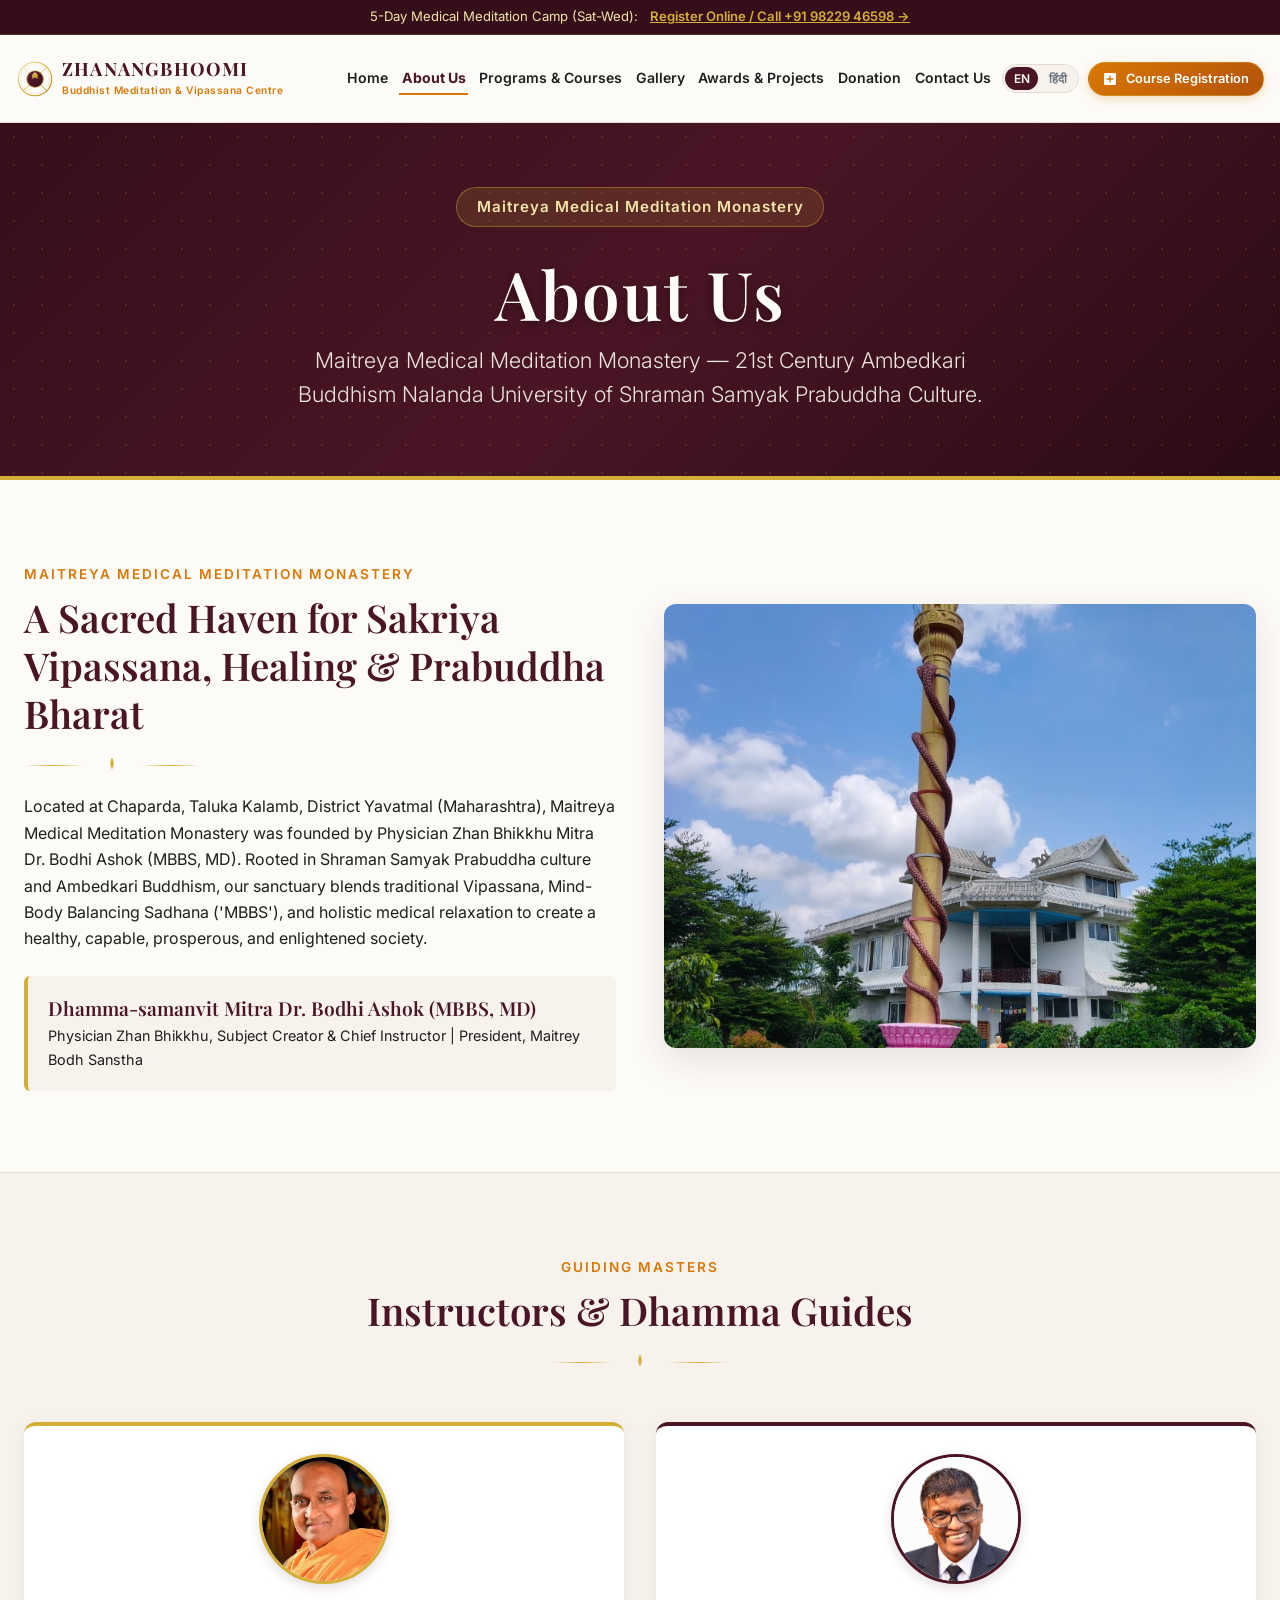
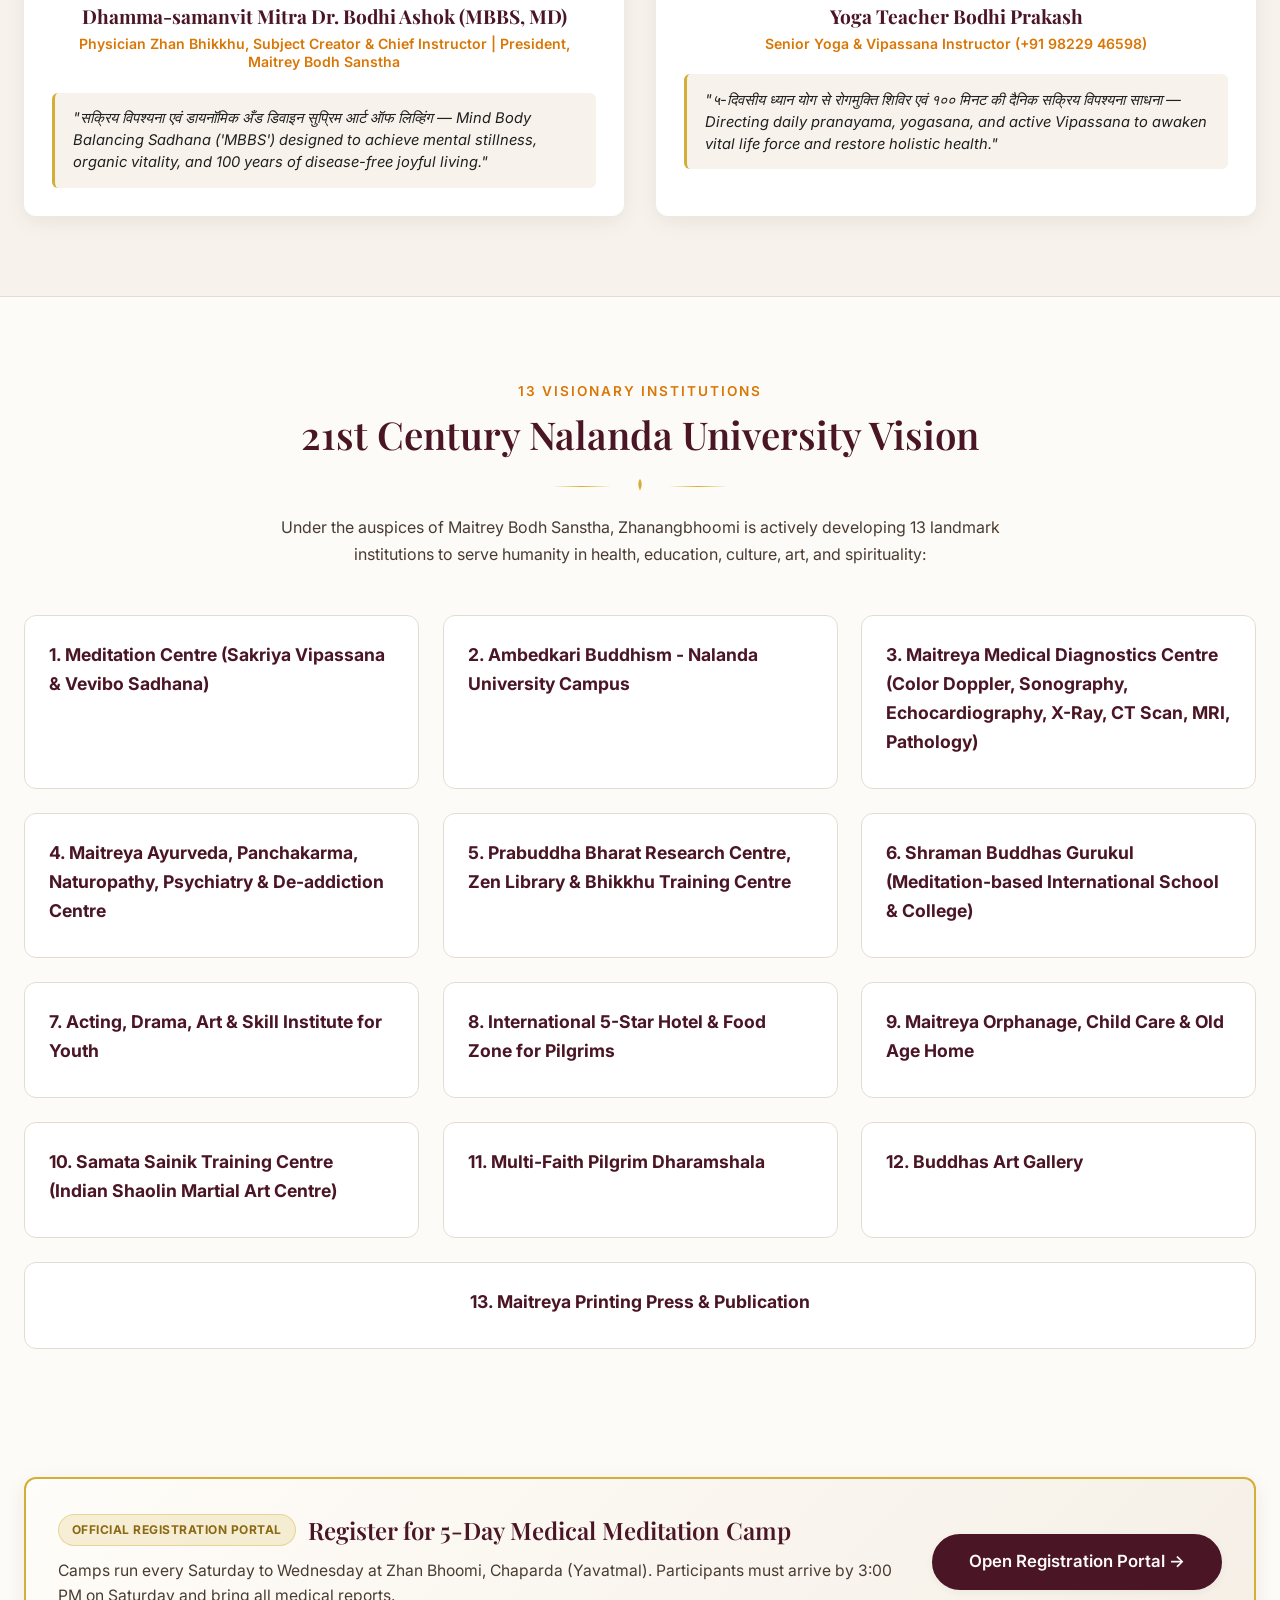
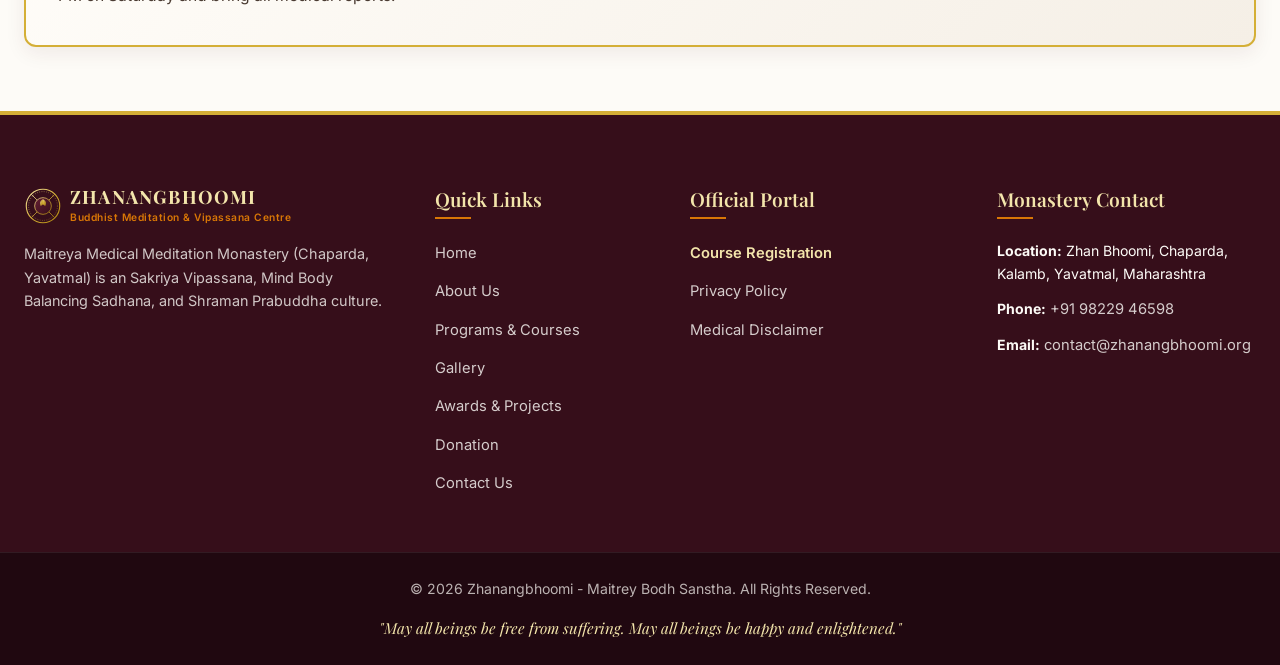
==== commit 5b474297: "modify gallary and location details" ====
--- a/about.html
+++ b/about.html
@@ -278,7 +278,7 @@
         <div>
           <h4 class="footer-heading" data-i18n="footer_contact_details">Contact Details</h4>
           <ul class="footer-links" style="font-size: 0.88rem;">
-            <li><strong>Location:</strong> <span class="js-address">Zhan Bhoomi, Chaparda, Taluka Kalamb, Dist. Yavatmal, Maharashtra - 445401</span></li>
+            <li><strong>Location:</strong> <span class="js-address">Zhan Bhoomi, Chaparda, Kalamb, Yavatmal, Maharashtra</span></li>
             <li><strong>Phone:</strong> <a href="tel:+919822946598" class="js-phone">+91 98229 46598 / +91 94213 39911</a></li>
             <li><strong>Email:</strong> <a href="mailto:contact@zhanangbhoomi.org" class="js-email">contact@zhanangbhoomi.org</a></li>
           </ul>
--- a/assets/css/style.css
+++ b/assets/css/style.css
@@ -934,19 +934,38 @@
 }
 
 /* --------------------------------------------------------------------------
-   11. GALLERY & LIGHTBOX MODAL
+   11. GALLERY & LIGHTBOX MODAL (IMPROVED FOR ALBUMS & PERFORMANCE)
    -------------------------------------------------------------------------- */
+.gallery-toolbar {
+  display: flex;
+  flex-direction: column;
+  gap: 1.5rem;
+  margin-bottom: 2.5rem;
+}
+
+.gallery-filters-wrapper {
+  overflow-x: auto;
+  -webkit-overflow-scrolling: touch;
+  scrollbar-width: none;
+  padding-bottom: 4px;
+}
+
+.gallery-filters-wrapper::-webkit-scrollbar {
+  display: none;
+}
+
 .gallery-filters {
   display: flex;
   align-items: center;
-  justify-content: center;
   gap: 0.6rem;
-  flex-wrap: wrap;
-  margin-bottom: 2.5rem;
+  white-space: nowrap;
 }
 
 .gallery-filter-btn {
-  padding: 0.55rem 1.25rem;
+  display: inline-flex;
+  align-items: center;
+  gap: 0.5rem;
+  padding: 0.6rem 1.25rem;
   font-size: 0.88rem;
   font-weight: 600;
   border-radius: 30px;
@@ -954,6 +973,17 @@
   color: var(--color-earth);
   border: 1px solid var(--color-border);
   transition: all var(--transition-fast);
+  cursor: pointer;
+  flex-shrink: 0;
+}
+
+.gallery-filter-btn .filter-count {
+  background-color: rgba(74, 21, 37, 0.08);
+  color: var(--color-burgundy);
+  font-size: 0.75rem;
+  padding: 0.15rem 0.5rem;
+  border-radius: 12px;
+  font-weight: 700;
 }
 
 .gallery-filter-btn:hover,
@@ -963,26 +993,263 @@
   border-color: var(--color-burgundy);
 }
 
+.gallery-filter-btn.active .filter-count {
+  background-color: var(--color-saffron);
+  color: var(--color-white);
+}
+
+.gallery-controls-bar {
+  display: flex;
+  align-items: center;
+  justify-content: space-between;
+  gap: 1rem;
+  flex-wrap: wrap;
+  background-color: var(--color-cream-alt);
+  padding: 0.85rem 1.25rem;
+  border-radius: var(--border-radius-md);
+  border: 1px solid var(--color-border);
+}
+
+.gallery-search-box {
+  position: relative;
+  flex: 1;
+  min-width: 240px;
+}
+
+.gallery-search-input {
+  width: 100%;
+  padding: 0.55rem 1rem 0.55rem 2.4rem;
+  font-size: 0.88rem;
+  border: 1px solid var(--color-border);
+  border-radius: 30px;
+  background: var(--color-white);
+  color: var(--color-charcoal);
+}
+
+.gallery-search-icon {
+  position: absolute;
+  left: 0.85rem;
+  top: 50%;
+  transform: translateY(-50%);
+  font-size: 0.85rem;
+  color: var(--color-muted);
+}
+
+.gallery-view-switcher {
+  display: flex;
+  gap: 0.35rem;
+  background: var(--color-white);
+  padding: 3px;
+  border-radius: 30px;
+  border: 1px solid var(--color-border);
+}
+
+.view-btn {
+  padding: 0.45rem 1rem;
+  font-size: 0.82rem;
+  font-weight: 600;
+  border-radius: 20px;
+  color: var(--color-earth);
+  transition: all var(--transition-fast);
+  cursor: pointer;
+}
+
+.view-btn.active {
+  background-color: var(--color-saffron);
+  color: var(--color-white);
+}
+
+/* Albums Grid Layout */
+.gallery-albums-grid {
+  display: grid;
+  grid-template-columns: repeat(auto-fill, minmax(340px, 1fr));
+  gap: 2rem;
+}
+
+.album-card {
+  background-color: var(--color-white);
+  border-radius: var(--border-radius-md);
+  overflow: hidden;
+  box-shadow: var(--shadow-sm);
+  border: 1px solid var(--color-border);
+  transition: transform var(--transition-normal), box-shadow var(--transition-normal), border-color var(--transition-normal);
+  display: flex;
+  flex-direction: column;
+  cursor: pointer;
+}
+
+.album-card:hover {
+  transform: translateY(-6px);
+  box-shadow: var(--shadow-lg);
+  border-color: var(--color-gold);
+}
+
+.album-card-image-wrapper {
+  position: relative;
+  height: 230px;
+  overflow: hidden;
+  background-color: var(--color-sand);
+}
+
+.album-cover-img {
+  width: 100%;
+  height: 100%;
+  object-fit: cover;
+  transition: transform var(--transition-slow);
+}
+
+.album-card:hover .album-cover-img {
+  transform: scale(1.06);
+}
+
+.album-category-badge {
+  position: absolute;
+  top: 0.85rem;
+  left: 0.85rem;
+  background-color: rgba(74, 21, 37, 0.88);
+  color: var(--color-gold-light);
+  font-size: 0.75rem;
+  font-weight: 600;
+  padding: 0.25rem 0.75rem;
+  border-radius: 20px;
+  backdrop-filter: blur(4px);
+}
+
+.album-count-badge {
+  position: absolute;
+  bottom: 0.85rem;
+  right: 0.85rem;
+  background-color: rgba(0, 0, 0, 0.75);
+  color: var(--color-white);
+  font-size: 0.75rem;
+  font-weight: 600;
+  padding: 0.25rem 0.65rem;
+  border-radius: 12px;
+  backdrop-filter: blur(4px);
+}
+
+.album-card-body {
+  padding: 1.5rem;
+  display: flex;
+  flex-direction: column;
+  flex: 1;
+}
+
+.album-meta-line {
+  display: flex;
+  gap: 1rem;
+  font-size: 0.8rem;
+  color: var(--color-saffron);
+  font-weight: 600;
+  margin-bottom: 0.5rem;
+}
+
+.album-card-title {
+  font-size: 1.25rem;
+  margin-bottom: 0.5rem;
+  color: var(--color-burgundy);
+  line-height: 1.3;
+}
+
+.album-card-desc {
+  font-size: 0.88rem;
+  color: var(--color-muted);
+  margin-bottom: 1.25rem;
+  line-height: 1.5;
+  flex: 1;
+}
+
+.btn-explore-album {
+  align-self: flex-start;
+  color: var(--color-burgundy);
+  font-weight: 700;
+  font-size: 0.88rem;
+  transition: color var(--transition-fast);
+}
+
+.album-card:hover .btn-explore-album {
+  color: var(--color-saffron);
+}
+
+/* Album Detail Header */
+.album-detail-header {
+  background-color: var(--color-white);
+  border: 1px solid var(--color-border);
+  border-radius: var(--border-radius-md);
+  padding: 2rem;
+  margin-bottom: 2rem;
+  box-shadow: var(--shadow-sm);
+}
+
+.btn-back-to-albums {
+  display: inline-flex;
+  align-items: center;
+  gap: 0.4rem;
+  color: var(--color-burgundy);
+  font-weight: 600;
+  font-size: 0.9rem;
+  margin-bottom: 1.25rem;
+  padding: 0.45rem 1rem;
+  border-radius: 20px;
+  background-color: var(--color-cream-alt);
+  border: 1px solid var(--color-border);
+  transition: all var(--transition-fast);
+  cursor: pointer;
+}
+
+.btn-back-to-albums:hover {
+  background-color: var(--color-burgundy);
+  color: var(--color-cream);
+}
+
+.album-detail-meta {
+  display: flex;
+  align-items: center;
+  gap: 1rem;
+  margin-bottom: 0.6rem;
+  flex-wrap: wrap;
+}
+
+.album-detail-date {
+  font-size: 0.85rem;
+  color: var(--color-saffron);
+  font-weight: 600;
+}
+
+.album-detail-title {
+  font-size: clamp(1.5rem, 3vw, 2.2rem);
+  color: var(--color-burgundy);
+  margin-bottom: 0.5rem;
+}
+
+.album-detail-desc {
+  color: var(--color-earth);
+  font-size: 0.98rem;
+  max-width: 800px;
+}
+
+/* Photo Grid */
+.gallery-photo-grid,
 .gallery-grid {
   display: grid;
-  grid-template-columns: repeat(auto-fill, minmax(300px, 1fr));
+  grid-template-columns: repeat(auto-fill, minmax(280px, 1fr));
   gap: 1.5rem;
 }
 
-.gallery-item {
-  transition: opacity 0.3s ease, transform 0.3s ease;
-}
-
+.gallery-photo-card,
 .gallery-card {
+  display: block;
   position: relative;
   border-radius: var(--border-radius-md);
   overflow: hidden;
+  background-color: var(--color-sand);
+  height: 240px;
+  cursor: pointer;
   box-shadow: var(--shadow-sm);
-  background-color: var(--color-sand);
-  cursor: pointer;
-  height: 240px;
-}
-
+  transition: transform var(--transition-normal);
+}
+
+.gallery-photo-card img,
 .gallery-card img {
   width: 100%;
   height: 100%;
@@ -990,49 +1257,83 @@
   transition: transform var(--transition-slow);
 }
 
+.gallery-photo-card:hover img,
+.gallery-card:hover img {
+  transform: scale(1.08);
+}
+
+.gallery-photo-overlay,
 .gallery-overlay {
   position: absolute;
-  top: 0;
-  left: 0;
-  width: 100%;
-  height: 100%;
-  background: linear-gradient(to top, rgba(74, 21, 37, 0.9) 0%, rgba(0, 0, 0, 0.2) 60%, transparent 100%);
+  inset: 0;
+  background: linear-gradient(to top, rgba(54, 14, 26, 0.92) 0%, rgba(0, 0, 0, 0.2) 65%, transparent 100%);
   opacity: 0;
   transition: opacity var(--transition-normal);
   display: flex;
   flex-direction: column;
   justify-content: flex-end;
-  padding: 1.5rem;
+  padding: 1.25rem;
   color: var(--color-cream);
 }
 
-.gallery-card:hover img {
-  transform: scale(1.08);
-}
-
+.gallery-photo-card:hover .gallery-photo-overlay,
 .gallery-card:hover .gallery-overlay {
   opacity: 1;
 }
 
+.gallery-zoom-icon {
+  position: absolute;
+  top: 1rem;
+  right: 1rem;
+  background: rgba(255, 255, 255, 0.25);
+  backdrop-filter: blur(4px);
+  width: 36px;
+  height: 36px;
+  border-radius: 50%;
+  display: flex;
+  align-items: center;
+  justify-content: center;
+  font-size: 1rem;
+}
+
+.gallery-photo-album-tag {
+  font-size: 0.72rem;
+  color: var(--color-gold-light);
+  font-weight: 600;
+  text-transform: uppercase;
+  letter-spacing: 0.5px;
+  margin-bottom: 0.2rem;
+}
+
+.gallery-photo-title,
 .gallery-title {
-  font-size: 1.15rem;
-  font-weight: 600;
-  margin-bottom: 0.25rem;
+  font-size: 1.1rem;
+  font-weight: 600;
   color: var(--color-gold-light);
-}
-
+  margin-bottom: 0.2rem;
+  line-height: 1.3;
+}
+
+.gallery-photo-desc,
 .gallery-desc {
-  font-size: 0.85rem;
+  font-size: 0.82rem;
   opacity: 0.9;
+  line-height: 1.4;
+}
+
+.gallery-empty-state {
+  text-align: center;
+  padding: 4rem 1rem;
+  background: var(--color-white);
+  border-radius: var(--border-radius-md);
+  border: 1px dashed var(--color-border);
+  color: var(--color-muted);
 }
 
 /* Lightbox Modal */
 .lightbox-modal {
   position: fixed;
-  top: 0;
-  left: 0;
-  width: 100vw;
-  height: 100vh;
+  inset: 0;
   z-index: 2000;
   display: flex;
   align-items: center;
@@ -1049,63 +1350,107 @@
 
 .lightbox-overlay {
   position: absolute;
-  top: 0;
-  left: 0;
-  width: 100%;
-  height: 100%;
-  background-color: rgba(15, 5, 10, 0.92);
-  backdrop-filter: blur(8px);
+  inset: 0;
+  background-color: rgba(15, 5, 10, 0.94);
+  backdrop-filter: blur(10px);
 }
 
 .lightbox-container {
   position: relative;
   z-index: 2001;
-  max-width: 90vw;
-  max-height: 90vh;
+  width: 92vw;
+  max-width: 1100px;
+  max-height: 92vh;
   display: flex;
   flex-direction: column;
   align-items: center;
 }
 
+.lightbox-top-bar {
+  width: 100%;
+  display: flex;
+  align-items: center;
+  justify-content: space-between;
+  padding-bottom: 0.75rem;
+}
+
+.lightbox-counter {
+  color: var(--color-gold-light);
+  font-size: 0.9rem;
+  font-weight: 600;
+  letter-spacing: 1px;
+}
+
+.lightbox-close {
+  background: rgba(255, 255, 255, 0.15);
+  color: var(--color-white);
+  border-radius: 50%;
+  width: 40px;
+  height: 40px;
+  display: flex;
+  align-items: center;
+  justify-content: center;
+  font-size: 1.6rem;
+  line-height: 1;
+  transition: background var(--transition-fast);
+}
+
+.lightbox-close:hover {
+  background: var(--color-saffron);
+}
+
+.lightbox-content {
+  width: 100%;
+  display: flex;
+  flex-direction: column;
+  align-items: center;
+}
+
 .lightbox-image-wrapper {
-  max-width: 85vw;
-  max-height: 75vh;
+  position: relative;
+  max-width: 100%;
+  max-height: 70vh;
+  display: flex;
+  align-items: center;
+  justify-content: center;
+  border-radius: var(--border-radius-sm);
   overflow: hidden;
-  border-radius: var(--border-radius-sm);
+  background-color: #000;
   box-shadow: var(--shadow-lg);
-  background-color: #000;
 }
 
 .lightbox-img {
   max-width: 100%;
-  max-height: 75vh;
+  max-height: 70vh;
   object-fit: contain;
   display: block;
+  transition: opacity 0.25s ease;
 }
 
 .lightbox-caption {
-  color: var(--color-cream);
   text-align: center;
   margin-top: 1rem;
-  max-width: 600px;
-}
-
-.lightbox-caption h3 {
+  max-width: 700px;
+  color: var(--color-cream);
+}
+
+.lightbox-title {
   color: var(--color-gold-light);
-  font-size: 1.2rem;
+  font-size: 1.25rem;
   margin-bottom: 0.25rem;
 }
 
-.lightbox-caption p {
+.lightbox-desc {
   font-size: 0.9rem;
-  color: rgba(255, 255, 255, 0.8);
-}
-
-.lightbox-close,
+  color: rgba(253, 251, 247, 0.85);
+}
+
 .lightbox-prev,
 .lightbox-next {
   position: absolute;
-  background: rgba(255, 255, 255, 0.15);
+  top: 50%;
+  transform: translateY(-50%);
+  background: rgba(255, 255, 255, 0.18);
   color: var(--color-white);
   border-radius: 50%;
   width: 48px;
@@ -1113,20 +1458,36 @@
   display: flex;
   align-items: center;
   justify-content: center;
-  font-size: 1.5rem;
-  transition: background var(--transition-fast);
+  font-size: 1.4rem;
+  transition: background var(--transition-fast), transform var(--transition-fast);
   z-index: 2002;
 }
 
-.lightbox-close:hover,
+.lightbox-prev { left: -25px; }
+.lightbox-next { right: -25px; }
+
 .lightbox-prev:hover,
 .lightbox-next:hover {
   background: var(--color-saffron);
-}
-
-.lightbox-close { top: -60px; right: 0; }
-.lightbox-prev { left: -60px; top: 50%; transform: translateY(-50%); }
-.lightbox-next { right: -60px; top: 50%; transform: translateY(-50%); }
+  transform: translateY(-50%) scale(1.1);
+}
+
+@media (max-width: 768px) {
+  .gallery-albums-grid {
+    grid-template-columns: 1fr;
+  }
+  .gallery-photo-grid {
+    grid-template-columns: repeat(auto-fill, minmax(160px, 1fr));
+    gap: 1rem;
+  }
+  .gallery-photo-card {
+    height: 180px;
+  }
+  .lightbox-prev { left: 5px; width: 40px; height: 40px; font-size: 1.1rem; }
+  .lightbox-next { right: 5px; width: 40px; height: 40px; font-size: 1.1rem; }
+  .lightbox-image-wrapper { max-height: 60vh; }
+  .lightbox-img { max-height: 60vh; }
+}
 
 /* --------------------------------------------------------------------------
    12. AWARDS & HIGHLIGHTS PAGE
